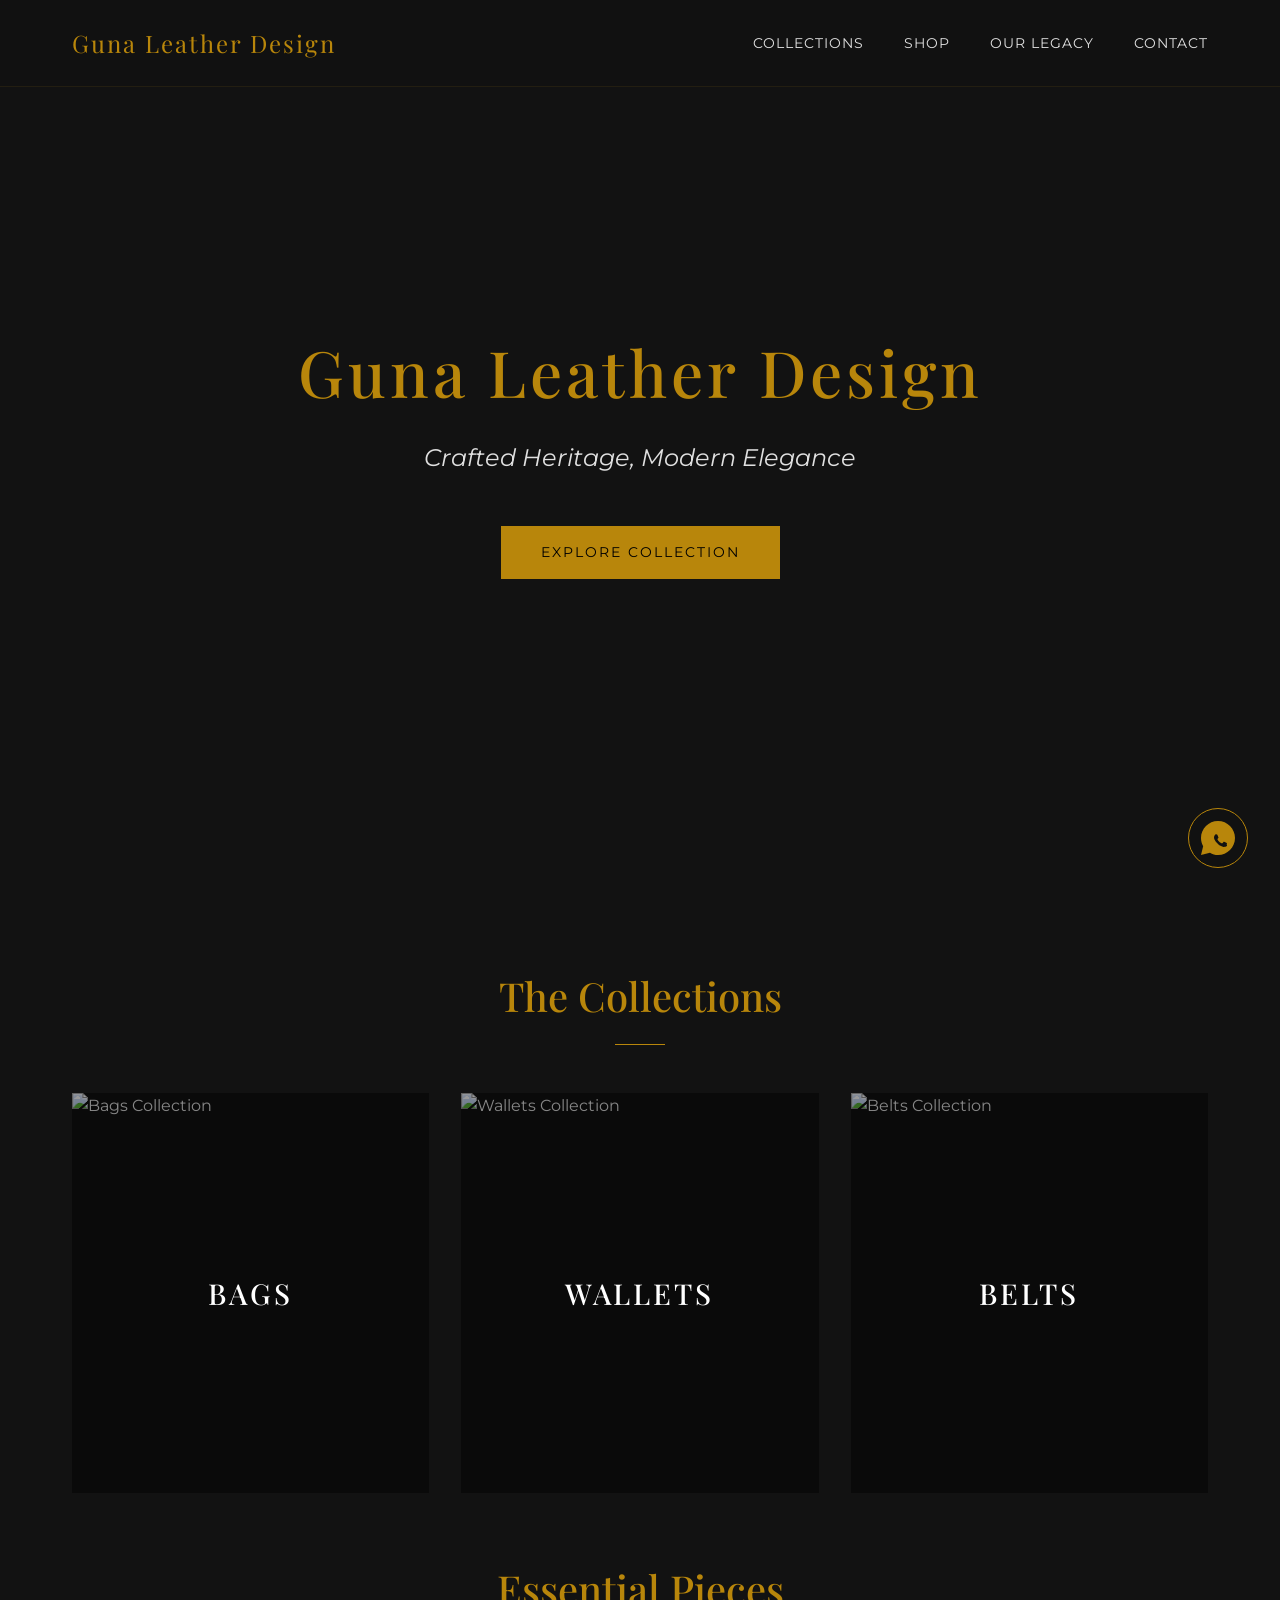
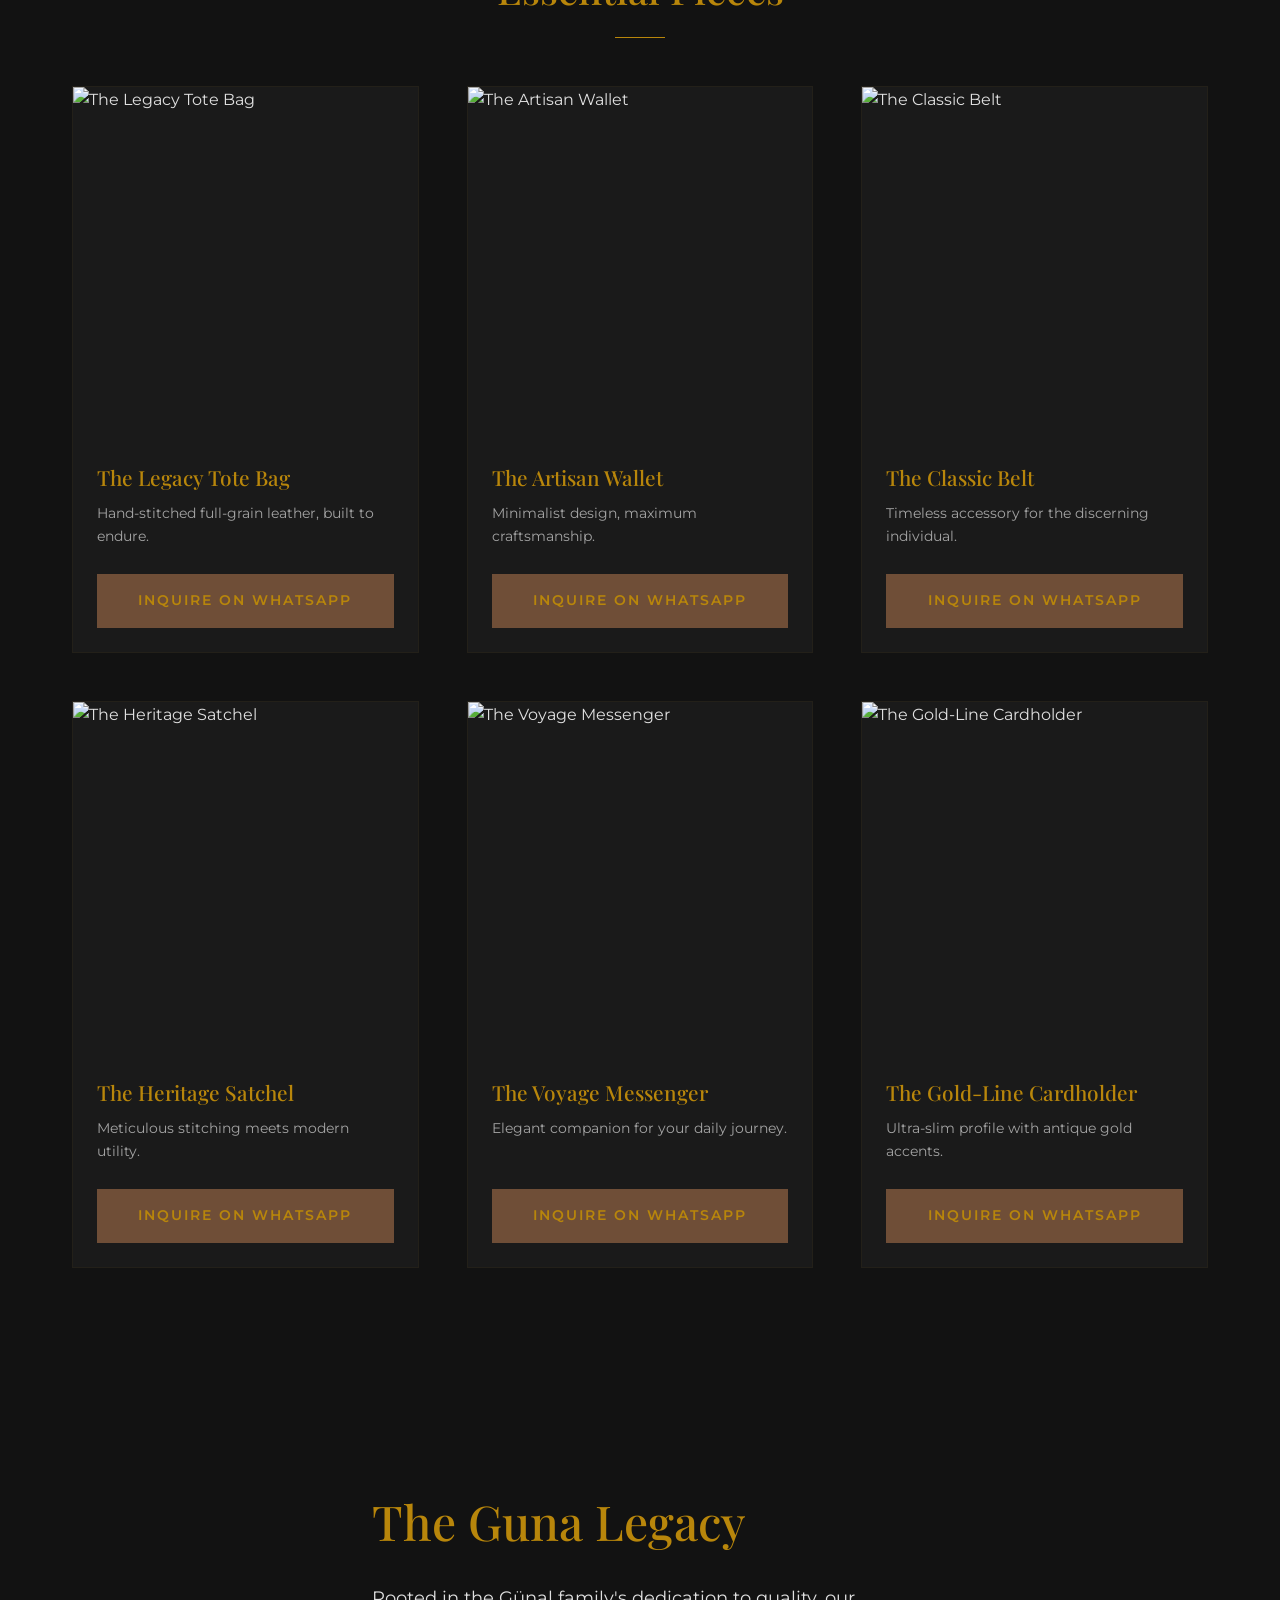
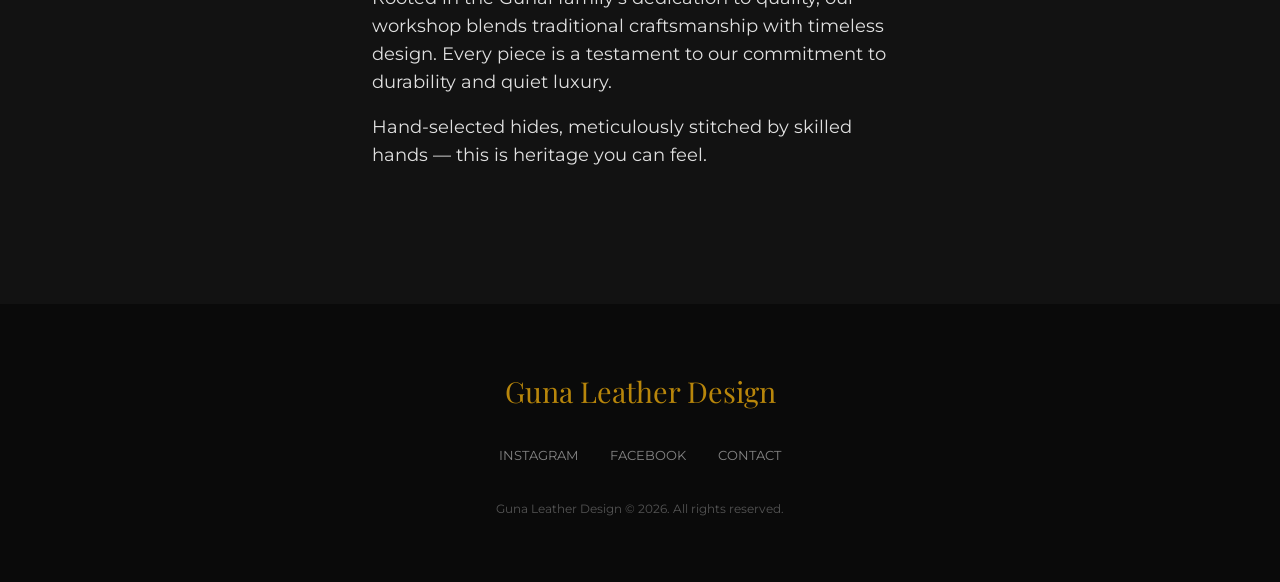
==== index.html @ 83db1ef9 "Add files via upload" ====
<!DOCTYPE html>
<html lang="en">
<head>
    <meta charset="UTF-8">
    <meta name="viewport" content="width=device-width, initial-scale=1.0">
    <title>Guna Leather Design | Crafted Heritage, Modern Elegance</title>
    <meta name="description" content="Luxurious handcrafted premium leather goods. Discover timeless craftsmanship in every bag, wallet, and belt.">
    <link rel="preconnect" href="https://fonts.googleapis.com">
    <link rel="preconnect" href="https://fonts.gstatic.com" crossorigin>
    <link href="https://fonts.googleapis.com/css2?family=Playfair+Display:ital,wght@0,400..900;1,400..900&family=Montserrat:ital,wght@0,100..900;1,100..900&display=swap" rel="stylesheet">
    <link rel="stylesheet" href="style.css">
</head>
<body>
    <header>
        <nav class="container">
            <div class="logo">Guna Leather Design</div>
            <ul class="nav-links">
                <li><a href="#categories">Collections</a></li>
                <li><a href="#products">Shop</a></li>
                <li><a href="#legacy">Our Legacy</a></li>
                <li><a href="#contact">Contact</a></li>
            </ul>
        </nav>
    </header>

    <main>
        <section class="hero">
            <div class="hero-image" style="background-image: url('assets/hero_bag.png');"></div>
            <div class="hero-content">
                <h1 class="fade-in">Guna Leather Design</h1>
                <p class="tagline fade-in">Crafted Heritage, Modern Elegance</p>
                <a href="#products" class="btn btn-primary fade-in">Explore Collection</a>
            </div>
        </section>

        <section id="categories" class="categories container">
            <h2 class="section-title">The Collections</h2>
            <div class="category-grid">
                <div class="category-card">
                    <img src="assets/category_bags.png" alt="Bags Collection">
                    <div class="category-overlay">
                        <h3>Bags</h3>
                    </div>
                </div>
                <div class="category-card">
                    <img src="assets/category_wallets.png" alt="Wallets Collection">
                    <div class="category-overlay">
                        <h3>Wallets</h3>
                    </div>
                </div>
                <div class="category-card">
                    <img src="assets/category_belts.png" alt="Belts Collection">
                    <div class="category-overlay">
                        <h3>Belts</h3>
                    </div>
                </div>
            </div>
        </section>

        <section id="products" class="products container">
            <h2 class="section-title">Essential Pieces</h2>
            <div class="product-grid">
                <!-- Product 1 -->
                <div class="product-card">
                    <div class="product-image">
                        <img src="assets/product_1.png" alt="The Legacy Tote Bag">
                    </div>
                    <div class="product-info">
                        <h3>The Legacy Tote Bag</h3>
                        <p>Hand-stitched full-grain leather, built to endure.</p>
                        <a href="https://wa.me/yournumber" class="btn btn-whatsapp">Inquire on WhatsApp</a>
                    </div>
                </div>
                <!-- Product 2 -->
                <div class="product-card">
                    <div class="product-image">
                        <img src="assets/product_2.png" alt="The Artisan Wallet">
                    </div>
                    <div class="product-info">
                        <h3>The Artisan Wallet</h3>
                        <p>Minimalist design, maximum craftsmanship.</p>
                        <a href="https://wa.me/yournumber" class="btn btn-whatsapp">Inquire on WhatsApp</a>
                    </div>
                </div>
                <!-- Product 3 -->
                <div class="product-card">
                    <div class="product-image">
                        <img src="assets/product_3.png" alt="The Classic Belt">
                    </div>
                    <div class="product-info">
                        <h3>The Classic Belt</h3>
                        <p>Timeless accessory for the discerning individual.</p>
                        <a href="https://wa.me/yournumber" class="btn btn-whatsapp">Inquire on WhatsApp</a>
                    </div>
                </div>
                <!-- Product 4 -->
                <div class="product-card">
                    <div class="product-image">
                        <img src="assets/product_4.png" alt="The Heritage Satchel">
                    </div>
                    <div class="product-info">
                        <h3>The Heritage Satchel</h3>
                        <p>Meticulous stitching meets modern utility.</p>
                        <a href="https://wa.me/yournumber" class="btn btn-whatsapp">Inquire on WhatsApp</a>
                    </div>
                </div>
                <!-- Product 5 -->
                <div class="product-card">
                    <div class="product-image">
                        <img src="assets/product_5.png" alt="The Voyage Messenger">
                    </div>
                    <div class="product-info">
                        <h3>The Voyage Messenger</h3>
                        <p>Elegant companion for your daily journey.</p>
                        <a href="https://wa.me/yournumber" class="btn btn-whatsapp">Inquire on WhatsApp</a>
                    </div>
                </div>
                <!-- Product 6 -->
                <div class="product-card">
                    <div class="product-image">
                        <img src="assets/product_6.png" alt="The Gold-Line Cardholder">
                    </div>
                    <div class="product-info">
                        <h3>The Gold-Line Cardholder</h3>
                        <p>Ultra-slim profile with antique gold accents.</p>
                        <a href="https://wa.me/yournumber" class="btn btn-whatsapp">Inquire on WhatsApp</a>
                    </div>
                </div>
            </div>
        </section>

        <section id="legacy" class="legacy">
            <div class="legacy-background" style="background-image: url('assets/craftsmanship.png');"></div>
            <div class="legacy-content container">
                <h2>The Guna Legacy</h2>
                <p>Rooted in the Günal family's dedication to quality, our workshop blends traditional craftsmanship with timeless design. Every piece is a testament to our commitment to durability and quiet luxury.</p>
                <p>Hand-selected hides, meticulously stitched by skilled hands — this is heritage you can feel.</p>
            </div>
        </section>
    </main>

    <footer id="contact">
        <div class="container footer-content">
            <div class="footer-logo">Guna Leather Design</div>
            <div class="footer-links">
                <a href="#">Instagram</a>
                <a href="#">Facebook</a>
                <a href="#">Contact</a>
            </div>
            <p class="copyright">Guna Leather Design &copy; 2026. All rights reserved.</p>
        </div>
    </footer>

    <a href="https://wa.me/yournumber" class="whatsapp-sticky" aria-label="Contact on WhatsApp">
        <svg viewBox="0 0 32 32" xmlns="http://www.w3.org/2000/svg"><path d="M16 0C7.163 0 0 7.163 0 16c0 2.825.733 5.476 2.016 7.787L0 32l8.47-2.182C10.706 31.18 13.268 32 16 32c8.837 0 16-7.163 16-16S24.837 0 16 0zm8.614 22.71c-.3.844-1.503 1.543-2.074 1.642-.516.09-1.18.125-1.9-.112-.45-.148-1.025-.347-1.764-.668-3.153-1.371-5.188-4.54-5.345-4.75-.157-.21-1.28-1.704-1.28-3.25 0-1.547.81-2.31 1.098-2.613.288-.303.628-.38.838-.38.21 0 .42.002.597.01.185.008.435-.07.68.525.245.595.836 2.035.91 2.183.073.148.122.32.024.516-.098.197-.148.32-.296.492-.148.172-.31.385-.443.516-.148.147-.303.31-.13.606.172.295.765 1.258 1.643 2.04 1.13 1.005 2.083 1.317 2.378 1.463.295.147.468.123.642-.07.174-.194.743-.865.942-1.16.198-.295.395-.246.666-.147s1.723.811 2.018.958c.295.148.492.22.566.345.074.12.074.704-.226 1.548z" fill="#B8860B"/></svg>
    </a>

    <script src="script.js"></script>
</body>
</html>
---- style.css ----
:root {
    --primary-color: #36454F; /* Deep Charcoal */
    --secondary-color: #6F4E37; /* Mocha Brown */
    --accent-color: #B8860B; /* Antique Gold */
    --text-color: #E0E0E0;
    --bg-dark: #121212;
    --font-serif: "Playfair Display", serif;
    --font-sans: "Montserrat", sans-serif;
    --transition: all 0.4s cubic-bezier(0.25, 1, 0.5, 1);
}

* {
    margin: 0;
    padding: 0;
    box-sizing: border-box;
}

html {
    scroll-behavior: smooth;
}

body {
    background-color: var(--bg-dark);
    color: var(--text-color);
    font-family: var(--font-sans);
    line-height: 1.6;
    overflow-x: hidden;
}

.container {
    max-width: 1200px;
    margin: 0 auto;
    padding: 0 2rem;
}

/* Typography */
h1, h2, h3 {
    font-family: var(--font-serif);
    color: var(--accent-color);
    font-weight: 500;
}

/* Header */
header {
    position: fixed;
    top: 0;
    width: 100%;
    z-index: 1000;
    background: rgba(18, 18, 18, 0.8);
    backdrop-filter: blur(10px);
    border-bottom: 1px solid rgba(184, 134, 11, 0.1);
    padding: 1.5rem 0;
}

nav {
    display: flex;
    justify-content: space-between;
    align-items: center;
}

.logo {
    font-family: var(--font-serif);
    font-size: 1.5rem;
    color: var(--accent-color);
    letter-spacing: 2px;
}

.nav-links {
    display: flex;
    list-style: none;
    gap: 2.5rem;
}

.nav-links a {
    text-decoration: none;
    color: var(--text-color);
    font-size: 0.9rem;
    text-transform: uppercase;
    letter-spacing: 1px;
    transition: var(--transition);
}

.nav-links a:hover {
    color: var(--accent-color);
}

/* Hero Section */
.hero {
    height: 100vh;
    display: flex;
    align-items: center;
    justify-content: center;
    position: relative;
    text-align: center;
    overflow: hidden;
}

.hero-image {
    position: absolute;
    top: 0;
    left: 0;
    width: 100%;
    height: 100%;
    background-size: cover;
    background-position: center;
    filter: brightness(0.4);
    z-index: -1;
    transform: scale(1.1);
    transition: transform 10s ease-out;
}

.hero:hover .hero-image {
    transform: scale(1);
}

.hero-content {
    max-width: 800px;
    padding: 2rem;
}

.hero-content h1 {
    font-size: 4rem;
    margin-bottom: 1rem;
    letter-spacing: 4px;
}

.hero-content .tagline {
    font-size: 1.5rem;
    color: var(--text-color);
    margin-bottom: 3rem;
    font-style: italic;
    opacity: 0.8;
}

/* Buttons */
.btn {
    display: inline-block;
    padding: 1rem 2.5rem;
    text-decoration: none;
    text-transform: uppercase;
    letter-spacing: 2px;
    font-size: 0.85rem;
    transition: var(--transition);
    cursor: pointer;
    border: none;
}

.btn-primary {
    background-color: var(--accent-color);
    color: #000;
}

.btn-primary:hover {
    background-color: transparent;
    color: var(--accent-color);
    box-shadow: inset 0 0 0 1px var(--accent-color);
}

.btn-whatsapp {
    background-color: var(--secondary-color);
    color: var(--accent-color);
    width: 100%;
    text-align: center;
    font-weight: 600;
}

.btn-whatsapp:hover {
    background-color: #4b3621;
    color: #fff;
}

/* Sections */
.section-title {
    text-align: center;
    font-size: 2.5rem;
    margin: 4rem 0 3rem;
    position: relative;
}

.section-title::after {
    content: "";
    display: block;
    width: 50px;
    height: 1px;
    background: var(--accent-color);
    margin: 1rem auto;
}

/* Category Grid */
.category-grid {
    display: grid;
    grid-template-columns: repeat(3, 1fr);
    gap: 2rem;
}

.category-card {
    position: relative;
    height: 400px;
    overflow: hidden;
    cursor: pointer;
}

.category-card img {
    width: 100%;
    height: 100%;
    object-fit: cover;
    transition: var(--transition);
}

.category-overlay {
    position: absolute;
    top: 0;
    left: 0;
    width: 100%;
    height: 100%;
    background: rgba(0,0,0,0.4);
    display: flex;
    align-items: center;
    justify-content: center;
    transition: var(--transition);
}

.category-card:hover img {
    transform: scale(1.1);
}

.category-card:hover .category-overlay {
    background: rgba(0,0,0,0.2);
}

.category-overlay h3 {
    font-size: 1.8rem;
    color: #fff;
    text-transform: uppercase;
    letter-spacing: 3px;
}

/* Product Grid */
.product-grid {
    display: grid;
    grid-template-columns: repeat(3, 1fr);
    gap: 3rem;
    margin-bottom: 6rem;
}

.product-card {
    background: #1a1a1a;
    transition: var(--transition);
    border: 1px solid rgba(184, 134, 11, 0.05);
}

.product-card:hover {
    transform: translateY(-10px);
    border-color: rgba(184, 134, 11, 0.3);
}

.product-image {
    height: 350px;
    overflow: hidden;
}

.product-image img {
    width: 100%;
    height: 100%;
    object-fit: cover;
    transition: var(--transition);
}

.product-card:hover .product-image img {
    transform: scale(1.05);
}

.product-info {
    padding: 1.5rem;
}

.product-info h3 {
    font-size: 1.3rem;
    margin-bottom: 0.5rem;
}

.product-info p {
    font-size: 0.9rem;
    color: rgba(255,255,255,0.6);
    margin-bottom: 1.5rem;
    height: 3rem;
}

/* Legacy Section */
.legacy {
    height: 60vh;
    position: relative;
    display: flex;
    align-items: center;
    overflow: hidden;
}

.legacy-background {
    position: absolute;
    top: 0;
    left: 0;
    width: 100%;
    height: 100%;
    background-attachment: fixed;
    background-size: cover;
    background-position: center;
    filter: brightness(0.3);
    z-index: -1;
}

.legacy-content {
    max-width: 600px;
}

.legacy h2 {
    font-size: 3rem;
    margin-bottom: 1.5rem;
}

.legacy p {
    font-size: 1.1rem;
    margin-bottom: 1rem;
}

/* Footer */
footer {
    padding: 4rem 0;
    background: #0a0a0a;
    text-align: center;
}

.footer-logo {
    font-family: var(--font-serif);
    font-size: 1.8rem;
    color: var(--accent-color);
    margin-bottom: 2rem;
}

.footer-links {
    display: flex;
    justify-content: center;
    gap: 2rem;
    margin-bottom: 2rem;
}

.footer-links a {
    color: rgba(255,255,255,0.5);
    text-decoration: none;
    font-size: 0.8rem;
    text-transform: uppercase;
    transition: var(--transition);
}

.footer-links a:hover {
    color: var(--accent-color);
}

.copyright {
    font-size: 0.75rem;
    color: rgba(255,255,255,0.3);
}

/* Sticky WhatsApp */
.whatsapp-sticky {
    position: fixed;
    bottom: 2rem;
    right: 2rem;
    width: 60px;
    height: 60px;
    background: rgba(18, 18, 18, 0.9);
    border: 1px solid var(--accent-color);
    border-radius: 50%;
    display: flex;
    align-items: center;
    justify-content: center;
    z-index: 999;
    transition: var(--transition);
    padding: 12px;
}

.whatsapp-sticky:hover {
    transform: scale(1.1);
    background: var(--accent-color);
}

.whatsapp-sticky:hover svg path {
    fill: #000;
}

/* Animations */
.fade-in {
    animation: fadeIn 1.5s ease-out forwards;
    opacity: 0;
}

@keyframes fadeIn {
    from { opacity: 0; transform: translateY(20px); }
    to { opacity: 1; transform: translateY(0); }
}

/* Mobile Responsiveness */
@media (max-width: 768px) {
    .nav-links { display: none; }
    .hero-content h1 { font-size: 2.5rem; }
    .category-grid { grid-template-columns: 1fr; }
    .product-grid { grid-template-columns: 1fr; }
    .legacy { height: auto; padding: 4rem 0; }
}
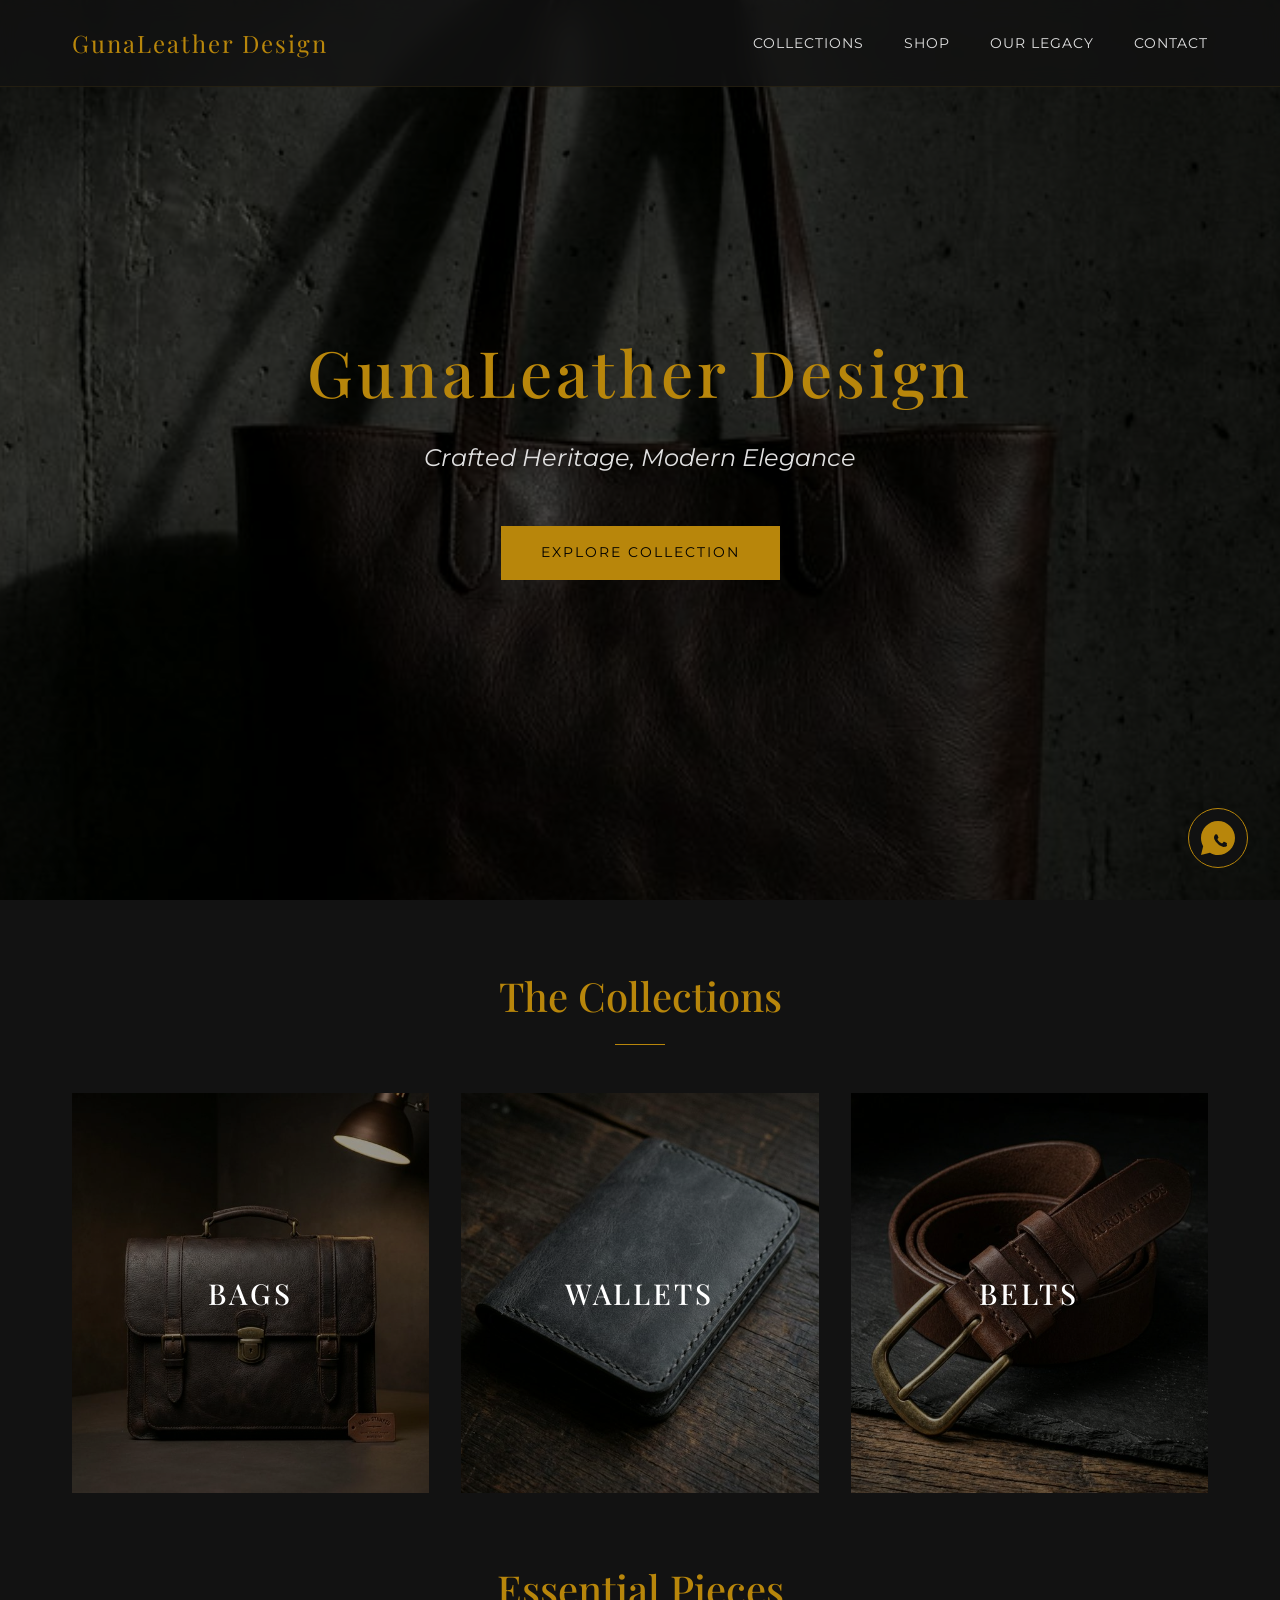
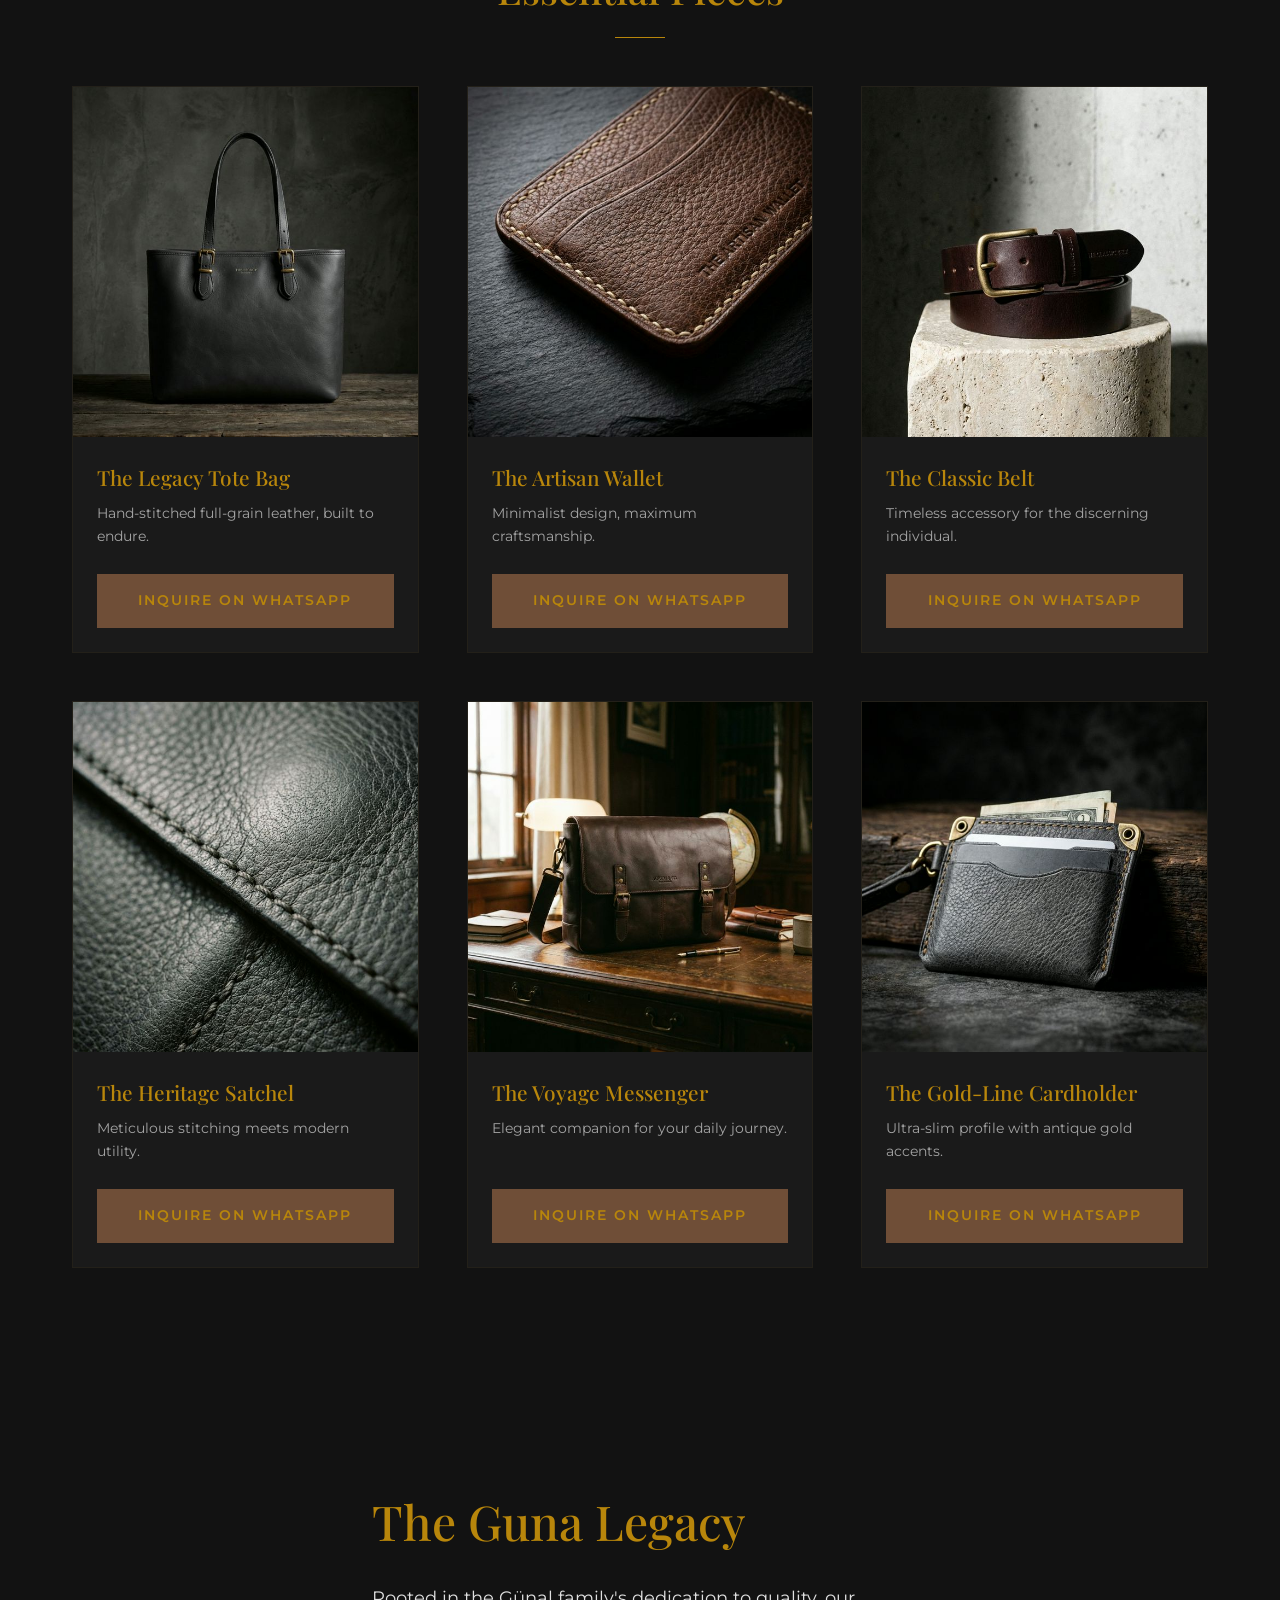
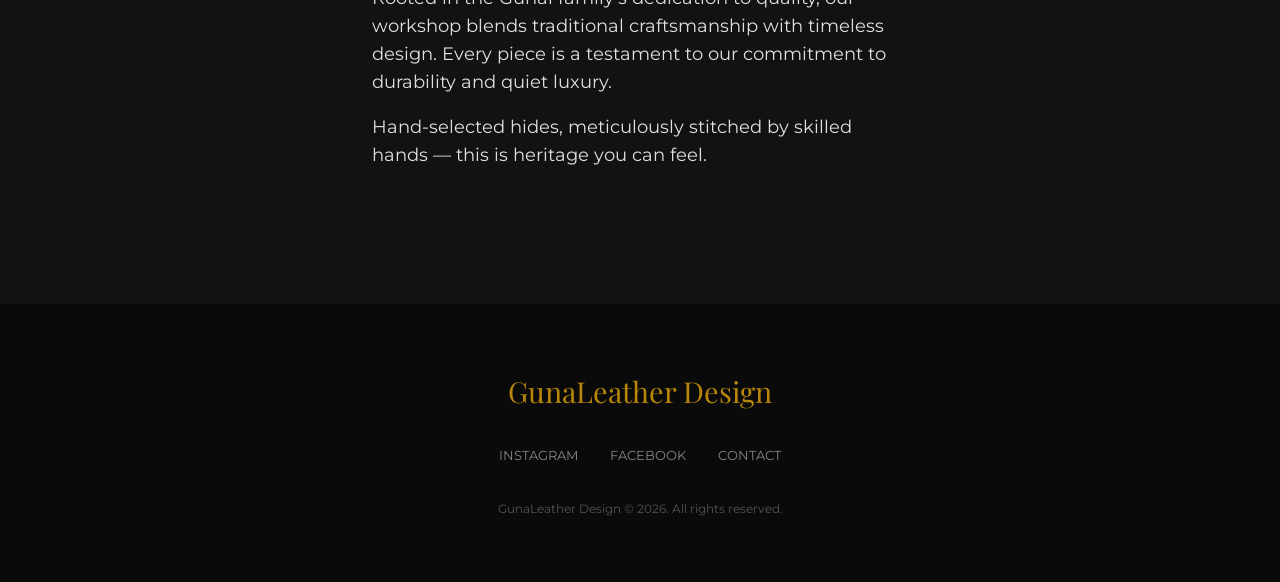
==== commit e33fe606: "Wrong name fixed and number added. Updated the HTML structure and content for GunaLeather Design." ====
--- a/index.html
+++ b/index.html
@@ -3,7 +3,7 @@
 <head>
     <meta charset="UTF-8">
     <meta name="viewport" content="width=device-width, initial-scale=1.0">
-    <title>Guna Leather Design | Crafted Heritage, Modern Elegance</title>
+    <title>GunaLeather Design | Crafted Heritage, Modern Elegance</title>
     <meta name="description" content="Luxurious handcrafted premium leather goods. Discover timeless craftsmanship in every bag, wallet, and belt.">
     <link rel="preconnect" href="https://fonts.googleapis.com">
     <link rel="preconnect" href="https://fonts.gstatic.com" crossorigin>
@@ -13,7 +13,7 @@
 <body>
     <header>
         <nav class="container">
-            <div class="logo">Guna Leather Design</div>
+            <div class="logo">GunaLeather Design</div>
             <ul class="nav-links">
                 <li><a href="#categories">Collections</a></li>
                 <li><a href="#products">Shop</a></li>
@@ -27,7 +27,7 @@
         <section class="hero">
             <div class="hero-image" style="background-image: url('assets/hero_bag.png');"></div>
             <div class="hero-content">
-                <h1 class="fade-in">Guna Leather Design</h1>
+                <h1 class="fade-in">GunaLeather Design</h1>
                 <p class="tagline fade-in">Crafted Heritage, Modern Elegance</p>
                 <a href="#products" class="btn btn-primary fade-in">Explore Collection</a>
             </div>
@@ -68,7 +68,7 @@
                     <div class="product-info">
                         <h3>The Legacy Tote Bag</h3>
                         <p>Hand-stitched full-grain leather, built to endure.</p>
-                        <a href="https://wa.me/yournumber" class="btn btn-whatsapp">Inquire on WhatsApp</a>
+                        <a href="https://wa.me/+905550453659" class="btn btn-whatsapp">Inquire on WhatsApp</a>
                     </div>
                 </div>
                 <!-- Product 2 -->
@@ -79,7 +79,7 @@
                     <div class="product-info">
                         <h3>The Artisan Wallet</h3>
                         <p>Minimalist design, maximum craftsmanship.</p>
-                        <a href="https://wa.me/yournumber" class="btn btn-whatsapp">Inquire on WhatsApp</a>
+                        <a href="https://wa.me/+905550453659" class="btn btn-whatsapp">Inquire on WhatsApp</a>
                     </div>
                 </div>
                 <!-- Product 3 -->
@@ -90,7 +90,7 @@
                     <div class="product-info">
                         <h3>The Classic Belt</h3>
                         <p>Timeless accessory for the discerning individual.</p>
-                        <a href="https://wa.me/yournumber" class="btn btn-whatsapp">Inquire on WhatsApp</a>
+                        <a href="https://wa.me/+905550453659" class="btn btn-whatsapp">Inquire on WhatsApp</a>
                     </div>
                 </div>
                 <!-- Product 4 -->
@@ -101,7 +101,7 @@
                     <div class="product-info">
                         <h3>The Heritage Satchel</h3>
                         <p>Meticulous stitching meets modern utility.</p>
-                        <a href="https://wa.me/yournumber" class="btn btn-whatsapp">Inquire on WhatsApp</a>
+                        <a href="https://wa.me/+905550453659" class="btn btn-whatsapp">Inquire on WhatsApp</a>
                     </div>
                 </div>
                 <!-- Product 5 -->
@@ -112,7 +112,7 @@
                     <div class="product-info">
                         <h3>The Voyage Messenger</h3>
                         <p>Elegant companion for your daily journey.</p>
-                        <a href="https://wa.me/yournumber" class="btn btn-whatsapp">Inquire on WhatsApp</a>
+                        <a href="https://wa.me/+905550453659" class="btn btn-whatsapp">Inquire on WhatsApp</a>
                     </div>
                 </div>
                 <!-- Product 6 -->
@@ -123,7 +123,7 @@
                     <div class="product-info">
                         <h3>The Gold-Line Cardholder</h3>
                         <p>Ultra-slim profile with antique gold accents.</p>
-                        <a href="https://wa.me/yournumber" class="btn btn-whatsapp">Inquire on WhatsApp</a>
+                        <a href="https://wa.me/+905550453659" class="btn btn-whatsapp">Inquire on WhatsApp</a>
                     </div>
                 </div>
             </div>
@@ -141,20 +141,21 @@
 
     <footer id="contact">
         <div class="container footer-content">
-            <div class="footer-logo">Guna Leather Design</div>
+            <div class="footer-logo">GunaLeather Design</div>
             <div class="footer-links">
                 <a href="#">Instagram</a>
                 <a href="#">Facebook</a>
                 <a href="#">Contact</a>
             </div>
-            <p class="copyright">Guna Leather Design &copy; 2026. All rights reserved.</p>
+            <p class="copyright">GunaLeather Design &copy; 2026. All rights reserved.</p>
         </div>
     </footer>
 
-    <a href="https://wa.me/yournumber" class="whatsapp-sticky" aria-label="Contact on WhatsApp">
+    <a href="https://wa.me/+905550453659" class="whatsapp-sticky" aria-label="Contact on WhatsApp">
         <svg viewBox="0 0 32 32" xmlns="http://www.w3.org/2000/svg"><path d="M16 0C7.163 0 0 7.163 0 16c0 2.825.733 5.476 2.016 7.787L0 32l8.47-2.182C10.706 31.18 13.268 32 16 32c8.837 0 16-7.163 16-16S24.837 0 16 0zm8.614 22.71c-.3.844-1.503 1.543-2.074 1.642-.516.09-1.18.125-1.9-.112-.45-.148-1.025-.347-1.764-.668-3.153-1.371-5.188-4.54-5.345-4.75-.157-.21-1.28-1.704-1.28-3.25 0-1.547.81-2.31 1.098-2.613.288-.303.628-.38.838-.38.21 0 .42.002.597.01.185.008.435-.07.68.525.245.595.836 2.035.91 2.183.073.148.122.32.024.516-.098.197-.148.32-.296.492-.148.172-.31.385-.443.516-.148.147-.303.31-.13.606.172.295.765 1.258 1.643 2.04 1.13 1.005 2.083 1.317 2.378 1.463.295.147.468.123.642-.07.174-.194.743-.865.942-1.16.198-.295.395-.246.666-.147s1.723.811 2.018.958c.295.148.492.22.566.345.074.12.074.704-.226 1.548z" fill="#B8860B"/></svg>
     </a>
 
     <script src="script.js"></script>
 </body>
 </html>
+
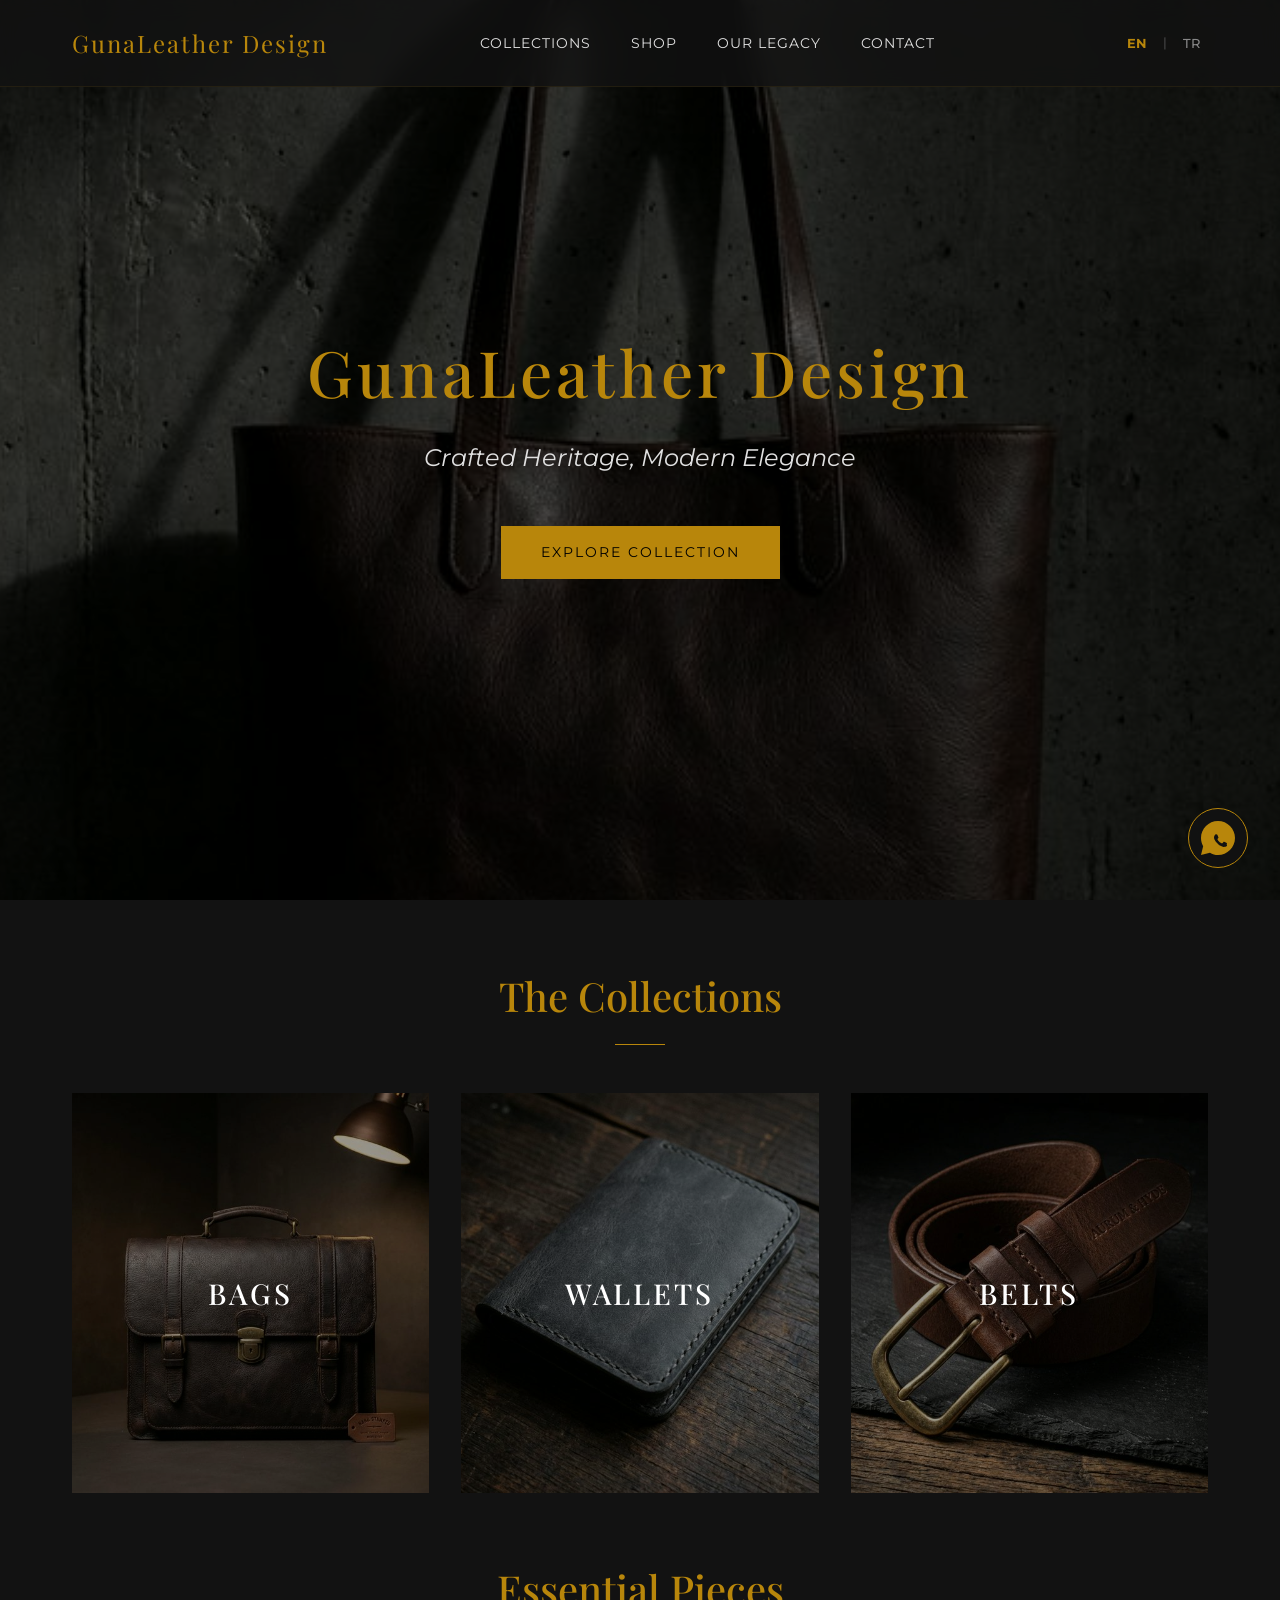
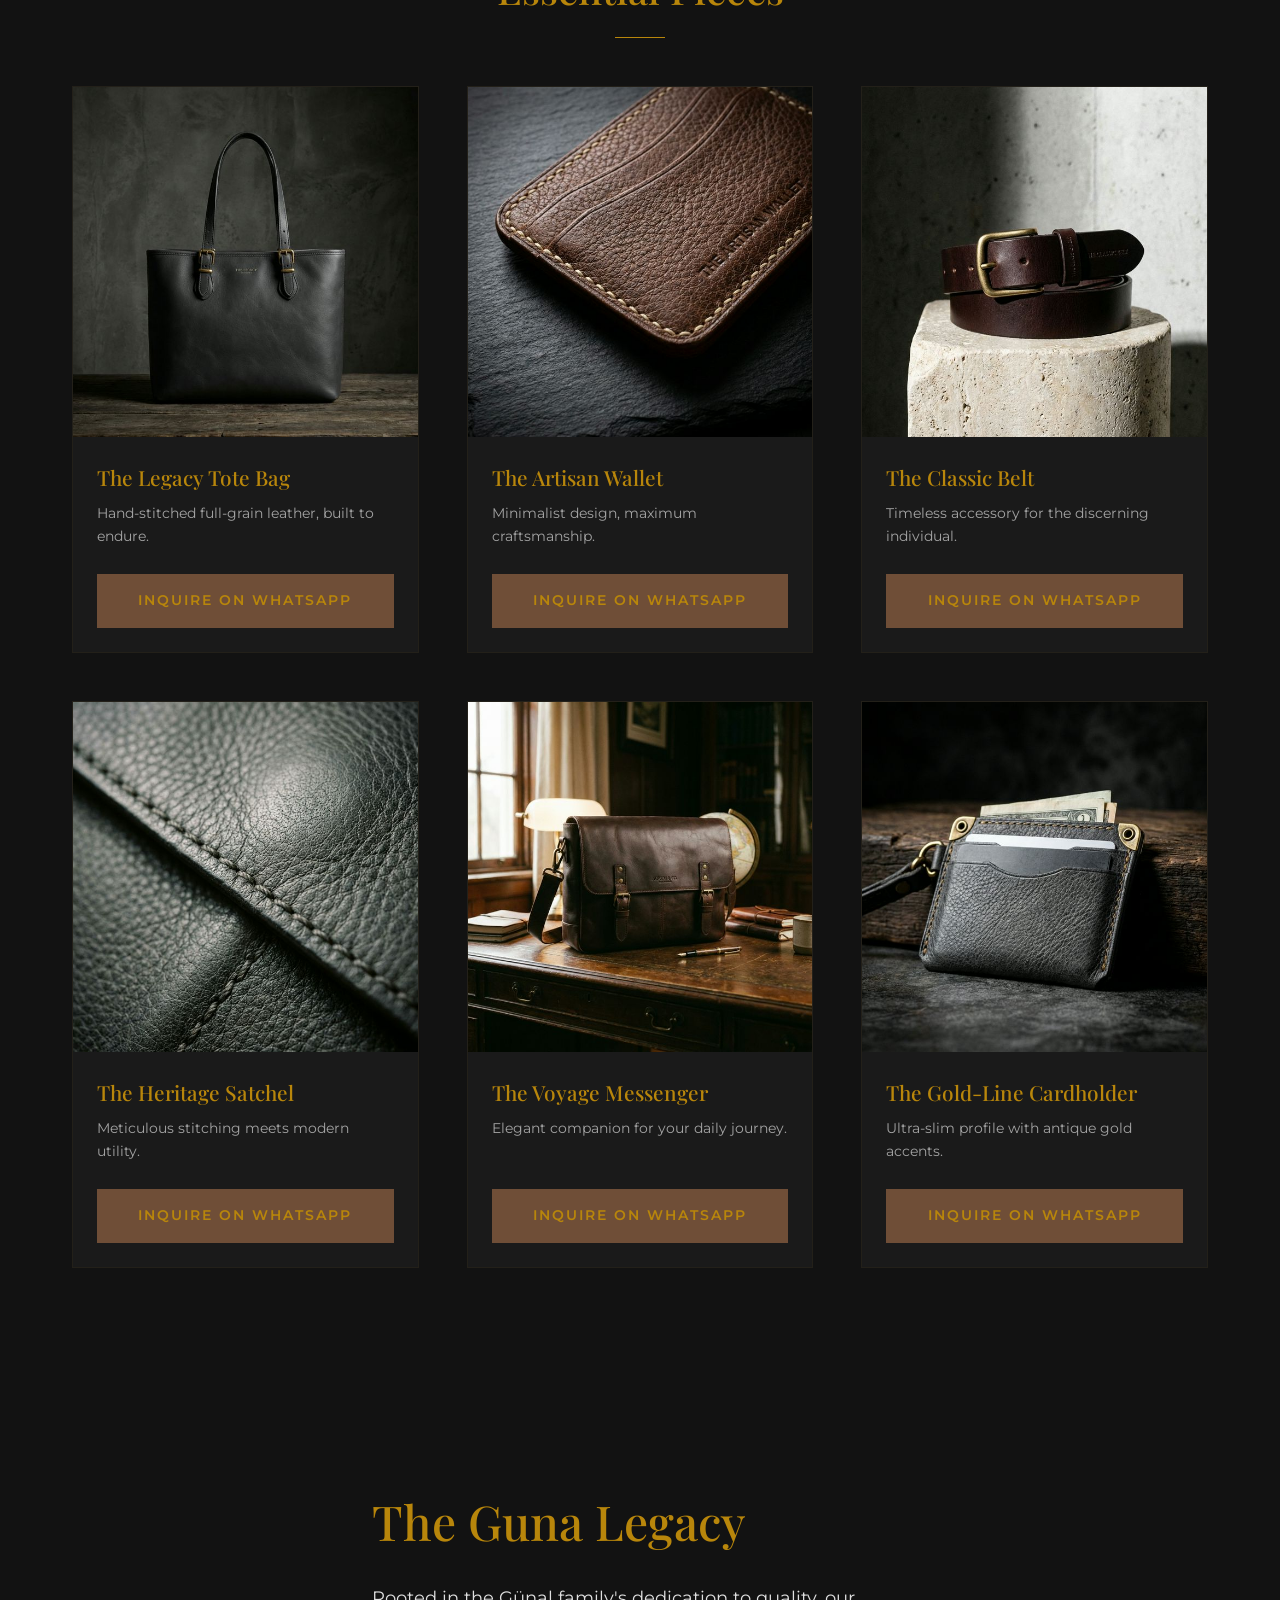
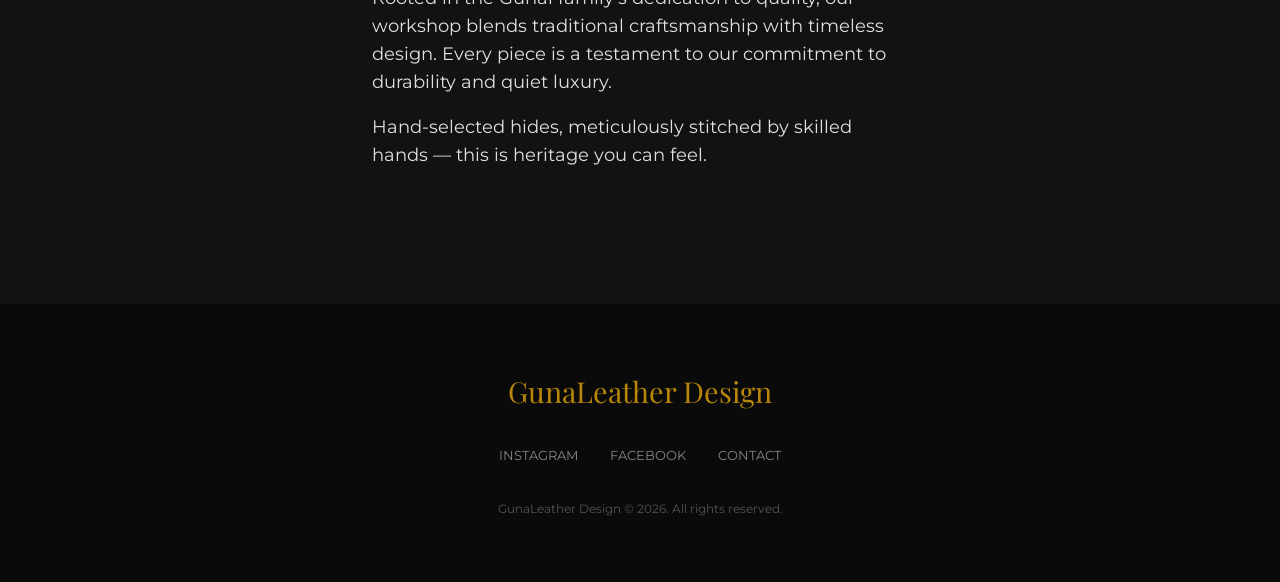
==== commit b20e783e: "language options added" ====
--- a/index.html
+++ b/index.html
@@ -1,25 +1,36 @@
 <!DOCTYPE html>
-<html lang="en">
+<html lang="en" id="html-lang">
+
 <head>
     <meta charset="UTF-8">
     <meta name="viewport" content="width=device-width, initial-scale=1.0">
-    <title>GunaLeather Design | Crafted Heritage, Modern Elegance</title>
-    <meta name="description" content="Luxurious handcrafted premium leather goods. Discover timeless craftsmanship in every bag, wallet, and belt.">
+    <title data-i18n="page_title">GunaLeather Design | Crafted Heritage, Modern Elegance</title>
+    <meta name="description"
+        content="Luxurious handcrafted premium leather goods. Discover timeless craftsmanship in every bag, wallet, and belt."
+        data-i18n-attr="description:page_desc">
     <link rel="preconnect" href="https://fonts.googleapis.com">
     <link rel="preconnect" href="https://fonts.gstatic.com" crossorigin>
-    <link href="https://fonts.googleapis.com/css2?family=Playfair+Display:ital,wght@0,400..900;1,400..900&family=Montserrat:ital,wght@0,100..900;1,100..900&display=swap" rel="stylesheet">
+    <link
+        href="https://fonts.googleapis.com/css2?family=Playfair+Display:ital,wght@0,400..900;1,400..900&family=Montserrat:ital,wght@0,100..900;1,100..900&display=swap"
+        rel="stylesheet">
     <link rel="stylesheet" href="style.css">
 </head>
+
 <body>
     <header>
         <nav class="container">
             <div class="logo">GunaLeather Design</div>
             <ul class="nav-links">
-                <li><a href="#categories">Collections</a></li>
-                <li><a href="#products">Shop</a></li>
-                <li><a href="#legacy">Our Legacy</a></li>
-                <li><a href="#contact">Contact</a></li>
+                <li><a href="#categories" data-i18n="nav_collections">Collections</a></li>
+                <li><a href="#products" data-i18n="nav_shop">Shop</a></li>
+                <li><a href="#legacy" data-i18n="nav_legacy">Our Legacy</a></li>
+                <li><a href="#contact" data-i18n="nav_contact">Contact</a></li>
             </ul>
+            <div class="lang-switcher">
+                <button id="btn-en" class="lang-btn active">EN</button>
+                <span>|</span>
+                <button id="btn-tr" class="lang-btn">TR</button>
+            </div>
         </nav>
     </header>
 
@@ -27,38 +38,38 @@
         <section class="hero">
             <div class="hero-image" style="background-image: url('assets/hero_bag.png');"></div>
             <div class="hero-content">
-                <h1 class="fade-in">GunaLeather Design</h1>
-                <p class="tagline fade-in">Crafted Heritage, Modern Elegance</p>
-                <a href="#products" class="btn btn-primary fade-in">Explore Collection</a>
+                <h1 class="fade-in" data-i18n="hero_title">GunaLeather Design</h1>
+                <p class="tagline fade-in" data-i18n="hero_tagline">Crafted Heritage, Modern Elegance</p>
+                <a href="#products" class="btn btn-primary fade-in" data-i18n="hero_btn">Explore Collection</a>
             </div>
         </section>
 
         <section id="categories" class="categories container">
-            <h2 class="section-title">The Collections</h2>
+            <h2 class="section-title" data-i18n="section_collections">The Collections</h2>
             <div class="category-grid">
                 <div class="category-card">
                     <img src="assets/category_bags.png" alt="Bags Collection">
                     <div class="category-overlay">
-                        <h3>Bags</h3>
+                        <h3 data-i18n="cat_bags">Bags</h3>
                     </div>
                 </div>
                 <div class="category-card">
                     <img src="assets/category_wallets.png" alt="Wallets Collection">
                     <div class="category-overlay">
-                        <h3>Wallets</h3>
+                        <h3 data-i18n="cat_wallets">Wallets</h3>
                     </div>
                 </div>
                 <div class="category-card">
                     <img src="assets/category_belts.png" alt="Belts Collection">
                     <div class="category-overlay">
-                        <h3>Belts</h3>
+                        <h3 data-i18n="cat_belts">Belts</h3>
                     </div>
                 </div>
             </div>
         </section>
 
         <section id="products" class="products container">
-            <h2 class="section-title">Essential Pieces</h2>
+            <h2 class="section-title" data-i18n="section_exclusive">Essential Pieces</h2>
             <div class="product-grid">
                 <!-- Product 1 -->
                 <div class="product-card">
@@ -66,9 +77,11 @@
                         <img src="assets/product_1.png" alt="The Legacy Tote Bag">
                     </div>
                     <div class="product-info">
-                        <h3>The Legacy Tote Bag</h3>
-                        <p>Hand-stitched full-grain leather, built to endure.</p>
-                        <a href="https://wa.me/+905550453659" class="btn btn-whatsapp">Inquire on WhatsApp</a>
+                        <h3 data-i18n="p1_name">The Legacy Tote Bag</h3>
+                        <p data-i18n="p1_desc">Hand-stitched full-grain leather, built to endure.</p>
+                        <a href="https://wa.me/+905550453659" class="btn btn-whatsapp" data-i18n="btn_whatsapp">Inquire
+                            on
+                            WhatsApp</a>
                     </div>
                 </div>
                 <!-- Product 2 -->
@@ -77,9 +90,11 @@
                         <img src="assets/product_2.png" alt="The Artisan Wallet">
                     </div>
                     <div class="product-info">
-                        <h3>The Artisan Wallet</h3>
-                        <p>Minimalist design, maximum craftsmanship.</p>
-                        <a href="https://wa.me/+905550453659" class="btn btn-whatsapp">Inquire on WhatsApp</a>
+                        <h3 data-i18n="p2_name">The Artisan Wallet</h3>
+                        <p data-i18n="p2_desc">Minimalist design, maximum craftsmanship.</p>
+                        <a href="https://wa.me/+905550453659" class="btn btn-whatsapp" data-i18n="btn_whatsapp">Inquire
+                            on
+                            WhatsApp</a>
                     </div>
                 </div>
                 <!-- Product 3 -->
@@ -88,9 +103,11 @@
                         <img src="assets/product_3.png" alt="The Classic Belt">
                     </div>
                     <div class="product-info">
-                        <h3>The Classic Belt</h3>
-                        <p>Timeless accessory for the discerning individual.</p>
-                        <a href="https://wa.me/+905550453659" class="btn btn-whatsapp">Inquire on WhatsApp</a>
+                        <h3 data-i18n="p3_name">The Classic Belt</h3>
+                        <p data-i18n="p3_desc">Timeless accessory for the discerning individual.</p>
+                        <a href="https://wa.me/+905550453659" class="btn btn-whatsapp" data-i18n="btn_whatsapp">Inquire
+                            on
+                            WhatsApp</a>
                     </div>
                 </div>
                 <!-- Product 4 -->
@@ -99,9 +116,11 @@
                         <img src="assets/product_4.png" alt="The Heritage Satchel">
                     </div>
                     <div class="product-info">
-                        <h3>The Heritage Satchel</h3>
-                        <p>Meticulous stitching meets modern utility.</p>
-                        <a href="https://wa.me/+905550453659" class="btn btn-whatsapp">Inquire on WhatsApp</a>
+                        <h3 data-i18n="p4_name">The Heritage Satchel</h3>
+                        <p data-i18n="p4_desc">Meticulous stitching meets modern utility.</p>
+                        <a href="https://wa.me/+905550453659" class="btn btn-whatsapp" data-i18n="btn_whatsapp">Inquire
+                            on
+                            WhatsApp</a>
                     </div>
                 </div>
                 <!-- Product 5 -->
@@ -110,9 +129,11 @@
                         <img src="assets/product_5.png" alt="The Voyage Messenger">
                     </div>
                     <div class="product-info">
-                        <h3>The Voyage Messenger</h3>
-                        <p>Elegant companion for your daily journey.</p>
-                        <a href="https://wa.me/+905550453659" class="btn btn-whatsapp">Inquire on WhatsApp</a>
+                        <h3 data-i18n="p5_name">The Voyage Messenger</h3>
+                        <p data-i18n="p5_desc">Elegant companion for your daily journey.</p>
+                        <a href="https://wa.me/+905550453659" class="btn btn-whatsapp" data-i18n="btn_whatsapp">Inquire
+                            on
+                            WhatsApp</a>
                     </div>
                 </div>
                 <!-- Product 6 -->
@@ -121,9 +142,11 @@
                         <img src="assets/product_6.png" alt="The Gold-Line Cardholder">
                     </div>
                     <div class="product-info">
-                        <h3>The Gold-Line Cardholder</h3>
-                        <p>Ultra-slim profile with antique gold accents.</p>
-                        <a href="https://wa.me/+905550453659" class="btn btn-whatsapp">Inquire on WhatsApp</a>
+                        <h3 data-i18n="p6_name">The Gold-Line Cardholder</h3>
+                        <p data-i18n="p6_desc">Ultra-slim profile with antique gold accents.</p>
+                        <a href="https://wa.me/+905550453659" class="btn btn-whatsapp" data-i18n="btn_whatsapp">Inquire
+                            on
+                            WhatsApp</a>
                     </div>
                 </div>
             </div>
@@ -132,9 +155,12 @@
         <section id="legacy" class="legacy">
             <div class="legacy-background" style="background-image: url('assets/craftsmanship.png');"></div>
             <div class="legacy-content container">
-                <h2>The Guna Legacy</h2>
-                <p>Rooted in the Günal family's dedication to quality, our workshop blends traditional craftsmanship with timeless design. Every piece is a testament to our commitment to durability and quiet luxury.</p>
-                <p>Hand-selected hides, meticulously stitched by skilled hands — this is heritage you can feel.</p>
+                <h2 data-i18n="legacy_title">The GunaLeather Design Legacy</h2>
+                <p data-i18n="legacy_p1">Rooted in the Günal family's dedication to quality, our workshop blends
+                    traditional craftsmanship with timeless design. Every piece is a testament to our commitment to
+                    durability and quiet luxury.</p>
+                <p data-i18n="legacy_p2">Hand-selected hides, meticulously stitched by skilled hands — this is heritage
+                    you can feel.</p>
             </div>
         </section>
     </main>
@@ -143,19 +169,23 @@
         <div class="container footer-content">
             <div class="footer-logo">GunaLeather Design</div>
             <div class="footer-links">
-                <a href="#">Instagram</a>
-                <a href="#">Facebook</a>
-                <a href="#">Contact</a>
+                <a href="#" data-i18n="footer_instagram">Instagram</a>
+                <a href="#" data-i18n="footer_facebook">Facebook</a>
+                <a href="#" data-i18n="footer_contact">Contact</a>
             </div>
-            <p class="copyright">GunaLeather Design &copy; 2026. All rights reserved.</p>
+            <p class="copyright" data-i18n="footer_copy">GunaLeather Design &copy; 2026. All rights reserved.</p>
         </div>
     </footer>
 
     <a href="https://wa.me/+905550453659" class="whatsapp-sticky" aria-label="Contact on WhatsApp">
-        <svg viewBox="0 0 32 32" xmlns="http://www.w3.org/2000/svg"><path d="M16 0C7.163 0 0 7.163 0 16c0 2.825.733 5.476 2.016 7.787L0 32l8.47-2.182C10.706 31.18 13.268 32 16 32c8.837 0 16-7.163 16-16S24.837 0 16 0zm8.614 22.71c-.3.844-1.503 1.543-2.074 1.642-.516.09-1.18.125-1.9-.112-.45-.148-1.025-.347-1.764-.668-3.153-1.371-5.188-4.54-5.345-4.75-.157-.21-1.28-1.704-1.28-3.25 0-1.547.81-2.31 1.098-2.613.288-.303.628-.38.838-.38.21 0 .42.002.597.01.185.008.435-.07.68.525.245.595.836 2.035.91 2.183.073.148.122.32.024.516-.098.197-.148.32-.296.492-.148.172-.31.385-.443.516-.148.147-.303.31-.13.606.172.295.765 1.258 1.643 2.04 1.13 1.005 2.083 1.317 2.378 1.463.295.147.468.123.642-.07.174-.194.743-.865.942-1.16.198-.295.395-.246.666-.147s1.723.811 2.018.958c.295.148.492.22.566.345.074.12.074.704-.226 1.548z" fill="#B8860B"/></svg>
+        <svg viewBox="0 0 32 32" xmlns="http://www.w3.org/2000/svg">
+            <path
+                d="M16 0C7.163 0 0 7.163 0 16c0 2.825.733 5.476 2.016 7.787L0 32l8.47-2.182C10.706 31.18 13.268 32 16 32c8.837 0 16-7.163 16-16S24.837 0 16 0zm8.614 22.71c-.3.844-1.503 1.543-2.074 1.642-.516.09-1.18.125-1.9-.112-.45-.148-1.025-.347-1.764-.668-3.153-1.371-5.188-4.54-5.345-4.75-.157-.21-1.28-1.704-1.28-3.25 0-1.547.81-2.31 1.098-2.613.288-.303.628-.38.838-.38.21 0 .42.002.597.01.185.008.435-.07.68.525.245.595.836 2.035.91 2.183.073.148.122.32.024.516-.098.197-.148.32-.296.492-.148.172-.31.385-.443.516-.148.147-.303.31-.13.606.172.295.765 1.258 1.643 2.04 1.13 1.005 2.083 1.317 2.378 1.463.295.147.468.123.642-.07.174-.194.743-.865.942-1.16.198-.295.395-.246.666-.147s1.723.811 2.018.958c.295.148.492.22.566.345.074.12.074.704-.226 1.548z"
+                fill="#B8860B" />
+        </svg>
     </a>
 
     <script src="script.js"></script>
 </body>
-</html>
 
+</html>
--- a/style.css
+++ b/style.css
@@ -1,7 +1,10 @@
 :root {
-    --primary-color: #36454F; /* Deep Charcoal */
-    --secondary-color: #6F4E37; /* Mocha Brown */
-    --accent-color: #B8860B; /* Antique Gold */
+    --primary-color: #36454F;
+    /* Deep Charcoal */
+    --secondary-color: #6F4E37;
+    /* Mocha Brown */
+    --accent-color: #B8860B;
+    /* Antique Gold */
     --text-color: #E0E0E0;
     --bg-dark: #121212;
     --font-serif: "Playfair Display", serif;
@@ -34,7 +37,9 @@
 }
 
 /* Typography */
-h1, h2, h3 {
+h1,
+h2,
+h3 {
     font-family: var(--font-serif);
     color: var(--accent-color);
     font-weight: 500;
@@ -82,6 +87,36 @@
 
 .nav-links a:hover {
     color: var(--accent-color);
+}
+
+/* Language Switcher */
+.lang-switcher {
+    display: flex;
+    align-items: center;
+    gap: 0.5rem;
+    font-size: 0.8rem;
+    margin-left: 2rem;
+    color: rgba(255, 255, 255, 0.3);
+}
+
+.lang-btn {
+    background: none;
+    border: none;
+    color: rgba(255, 255, 255, 0.5);
+    cursor: pointer;
+    font-family: var(--font-sans);
+    font-weight: 500;
+    transition: var(--transition);
+    padding: 0.2rem 0.5rem;
+}
+
+.lang-btn:hover {
+    color: var(--accent-color);
+}
+
+.lang-btn.active {
+    color: var(--accent-color);
+    font-weight: 700;
 }
 
 /* Hero Section */
@@ -213,7 +248,7 @@
     left: 0;
     width: 100%;
     height: 100%;
-    background: rgba(0,0,0,0.4);
+    background: rgba(0, 0, 0, 0.4);
     display: flex;
     align-items: center;
     justify-content: center;
@@ -225,7 +260,7 @@
 }
 
 .category-card:hover .category-overlay {
-    background: rgba(0,0,0,0.2);
+    background: rgba(0, 0, 0, 0.2);
 }
 
 .category-overlay h3 {
@@ -281,7 +316,7 @@
 
 .product-info p {
     font-size: 0.9rem;
-    color: rgba(255,255,255,0.6);
+    color: rgba(255, 255, 255, 0.6);
     margin-bottom: 1.5rem;
     height: 3rem;
 }
@@ -344,7 +379,7 @@
 }
 
 .footer-links a {
-    color: rgba(255,255,255,0.5);
+    color: rgba(255, 255, 255, 0.5);
     text-decoration: none;
     font-size: 0.8rem;
     text-transform: uppercase;
@@ -357,7 +392,7 @@
 
 .copyright {
     font-size: 0.75rem;
-    color: rgba(255,255,255,0.3);
+    color: rgba(255, 255, 255, 0.3);
 }
 
 /* Sticky WhatsApp */
@@ -394,15 +429,37 @@
 }
 
 @keyframes fadeIn {
-    from { opacity: 0; transform: translateY(20px); }
-    to { opacity: 1; transform: translateY(0); }
+    from {
+        opacity: 0;
+        transform: translateY(20px);
+    }
+
+    to {
+        opacity: 1;
+        transform: translateY(0);
+    }
 }
 
 /* Mobile Responsiveness */
 @media (max-width: 768px) {
-    .nav-links { display: none; }
-    .hero-content h1 { font-size: 2.5rem; }
-    .category-grid { grid-template-columns: 1fr; }
-    .product-grid { grid-template-columns: 1fr; }
-    .legacy { height: auto; padding: 4rem 0; }
-}
+    .nav-links {
+        display: none;
+    }
+
+    .hero-content h1 {
+        font-size: 2.5rem;
+    }
+
+    .category-grid {
+        grid-template-columns: 1fr;
+    }
+
+    .product-grid {
+        grid-template-columns: 1fr;
+    }
+
+    .legacy {
+        height: auto;
+        padding: 4rem 0;
+    }
+}
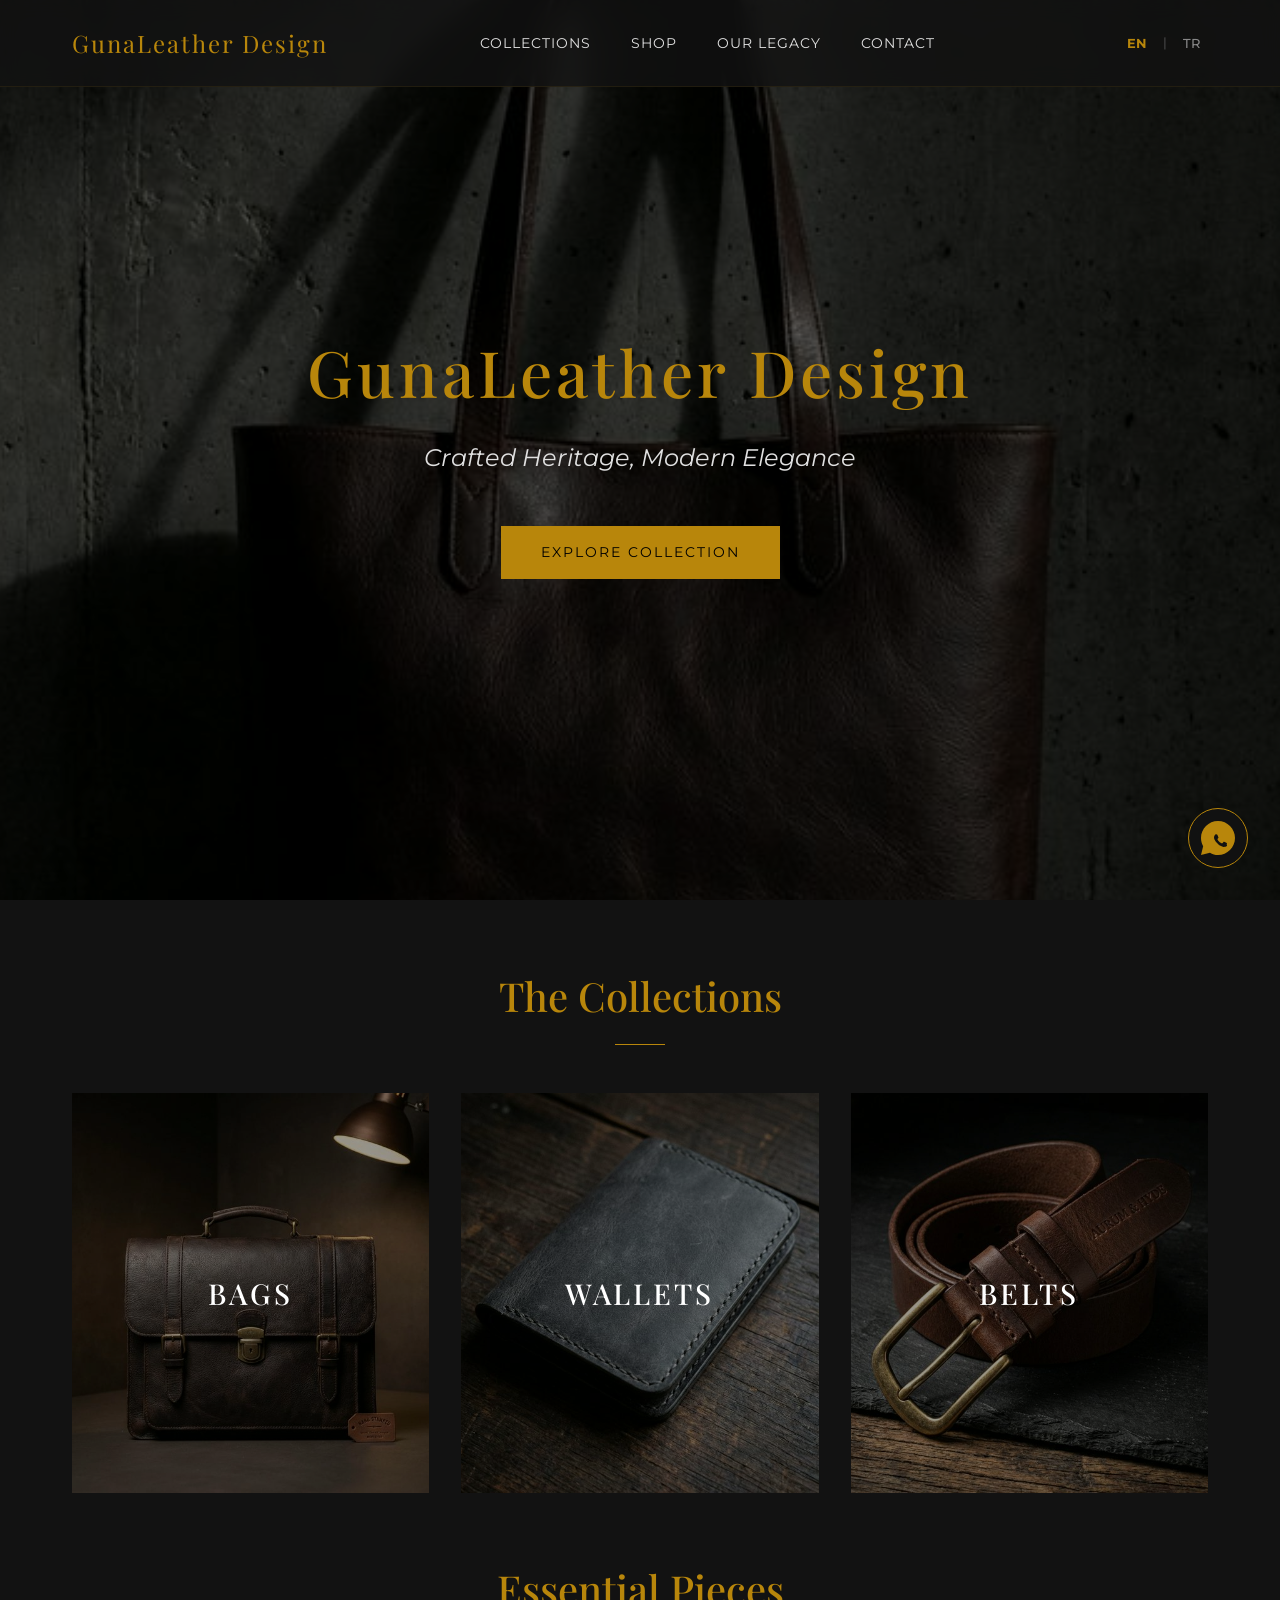
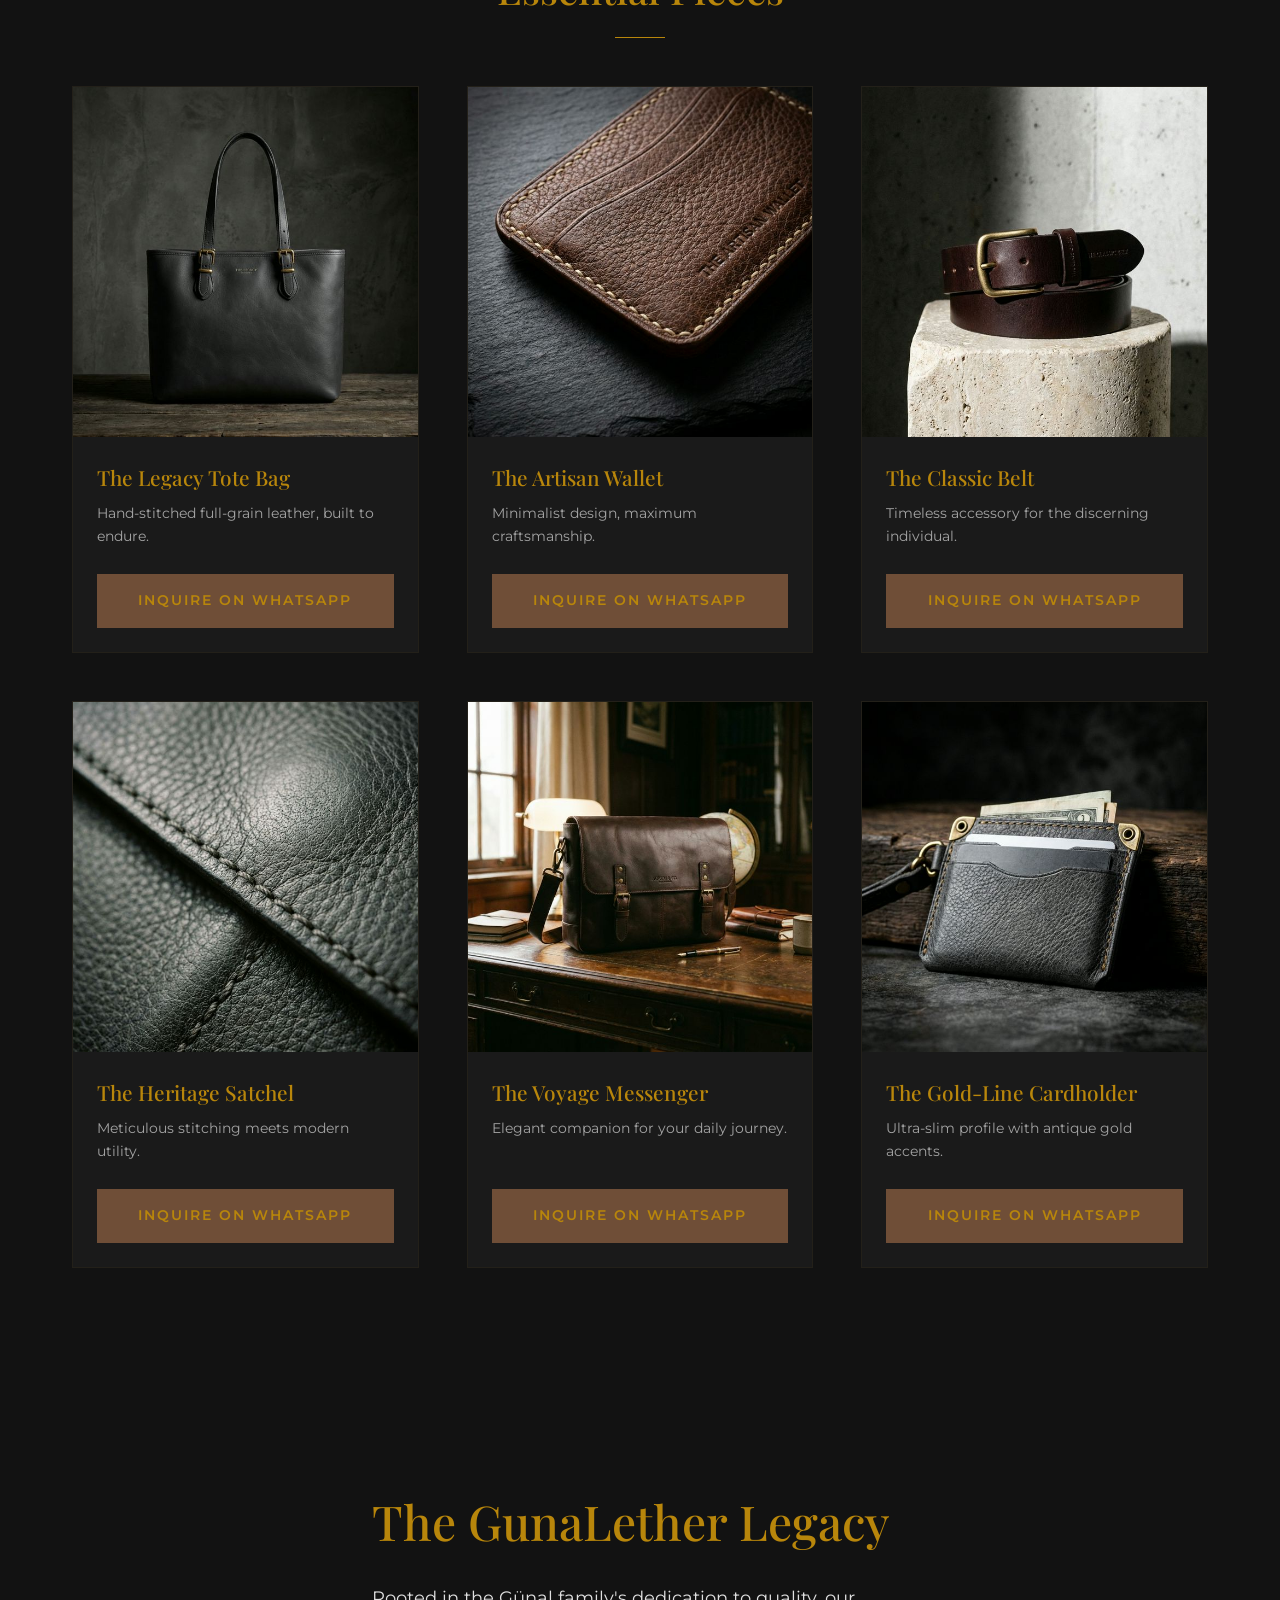
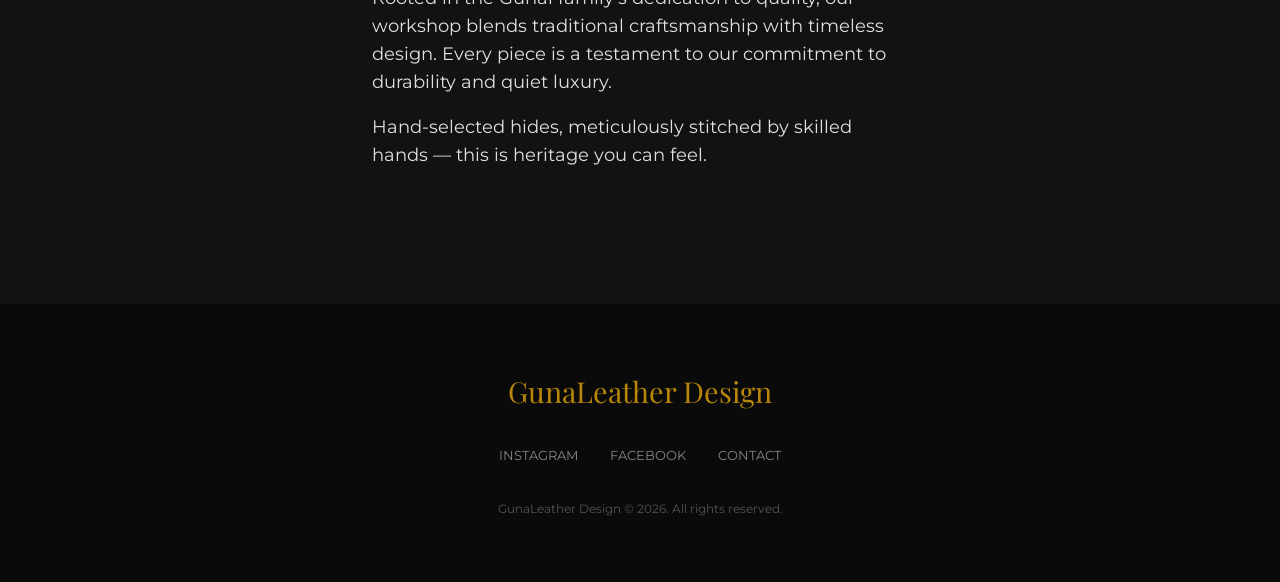
==== commit c3974f3b: "instagram account added" ====
--- a/index.html
+++ b/index.html
@@ -169,9 +169,9 @@
         <div class="container footer-content">
             <div class="footer-logo">GunaLeather Design</div>
             <div class="footer-links">
-                <a href="#" data-i18n="footer_instagram">Instagram</a>
-                <a href="#" data-i18n="footer_facebook">Facebook</a>
-                <a href="#" data-i18n="footer_contact">Contact</a>
+                <a href="https://www.instagram.com/gunaleatherdesign/" data-i18n="footer_instagram">Instagram</a>
+                <a href="https://www.instagram.com/gunaleatherdesign/" data-i18n="footer_facebook">Facebook</a>
+                <a href="https://www.instagram.com/gunaleatherdesign/" data-i18n="footer_contact">Contact</a>
             </div>
             <p class="copyright" data-i18n="footer_copy">GunaLeather Design &copy; 2026. All rights reserved.</p>
         </div>
@@ -188,4 +188,5 @@
     <script src="script.js"></script>
 </body>
 
-</html>+
+</html>
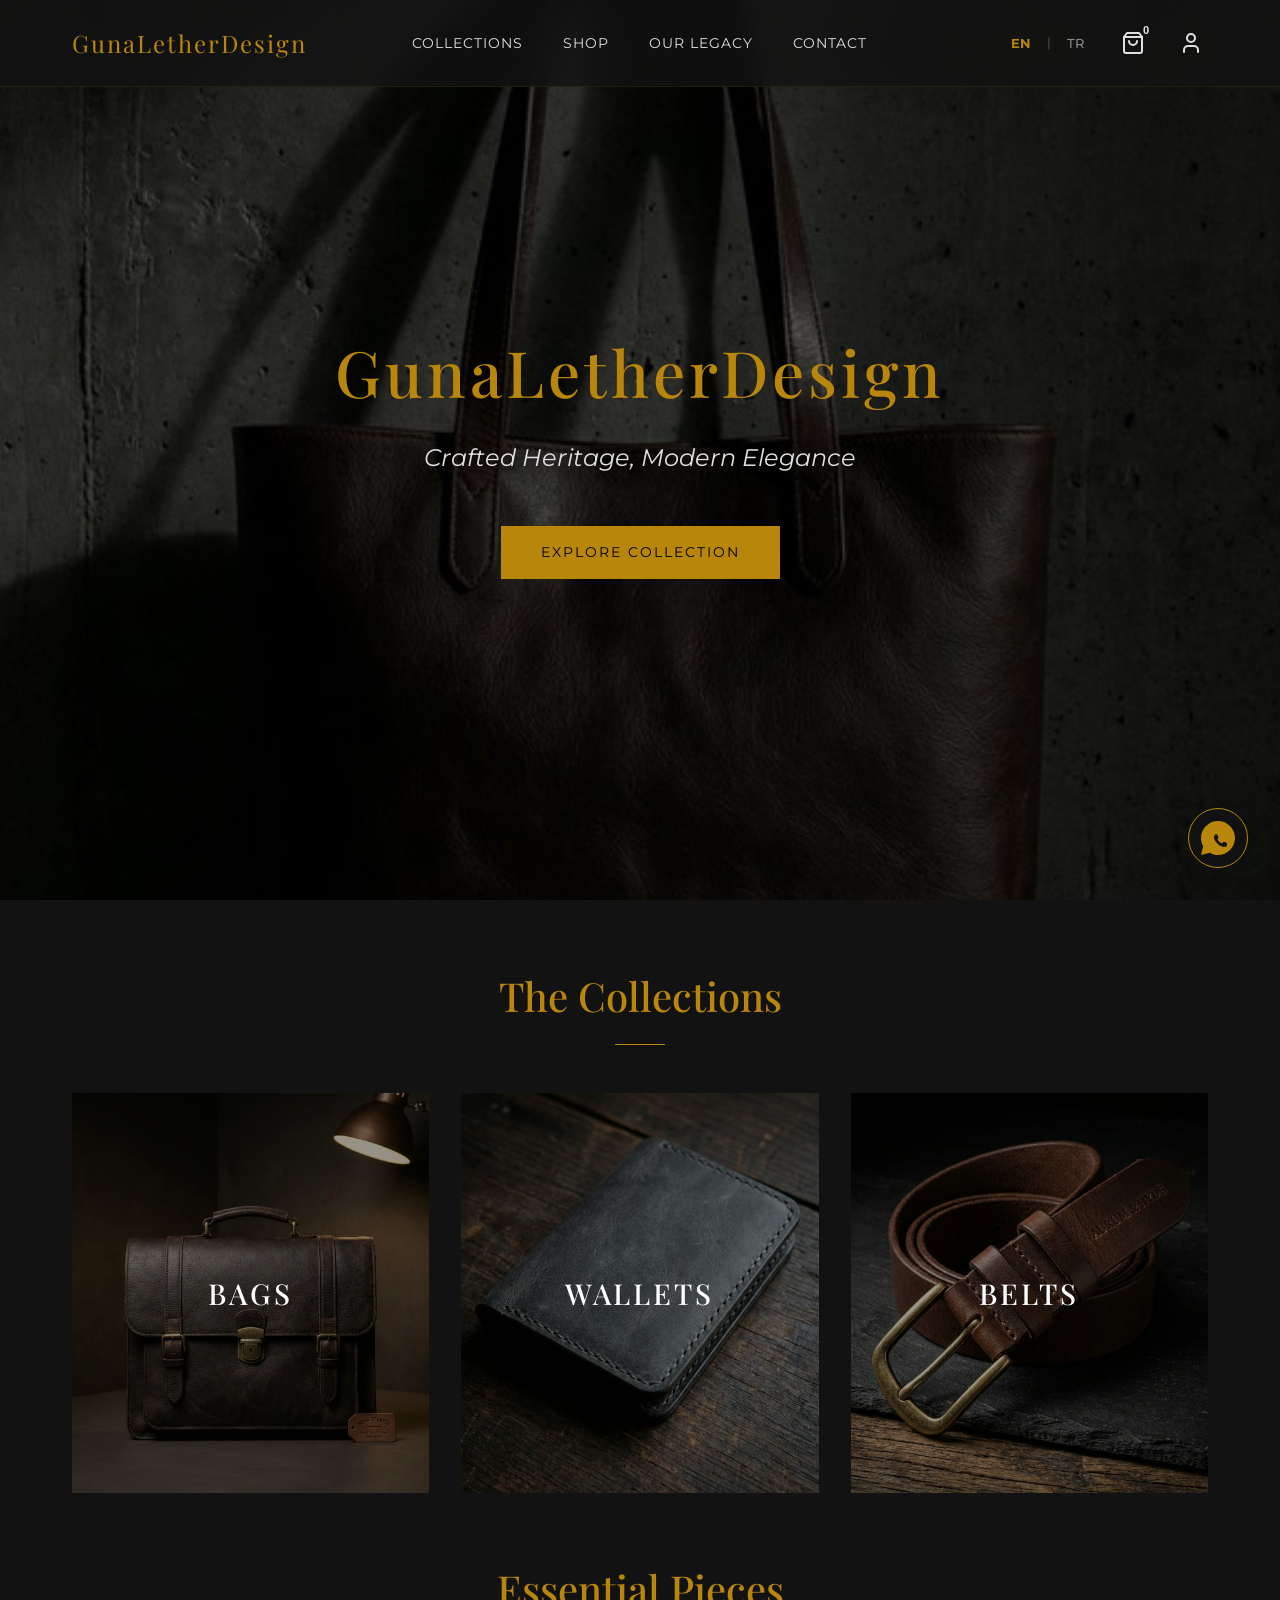
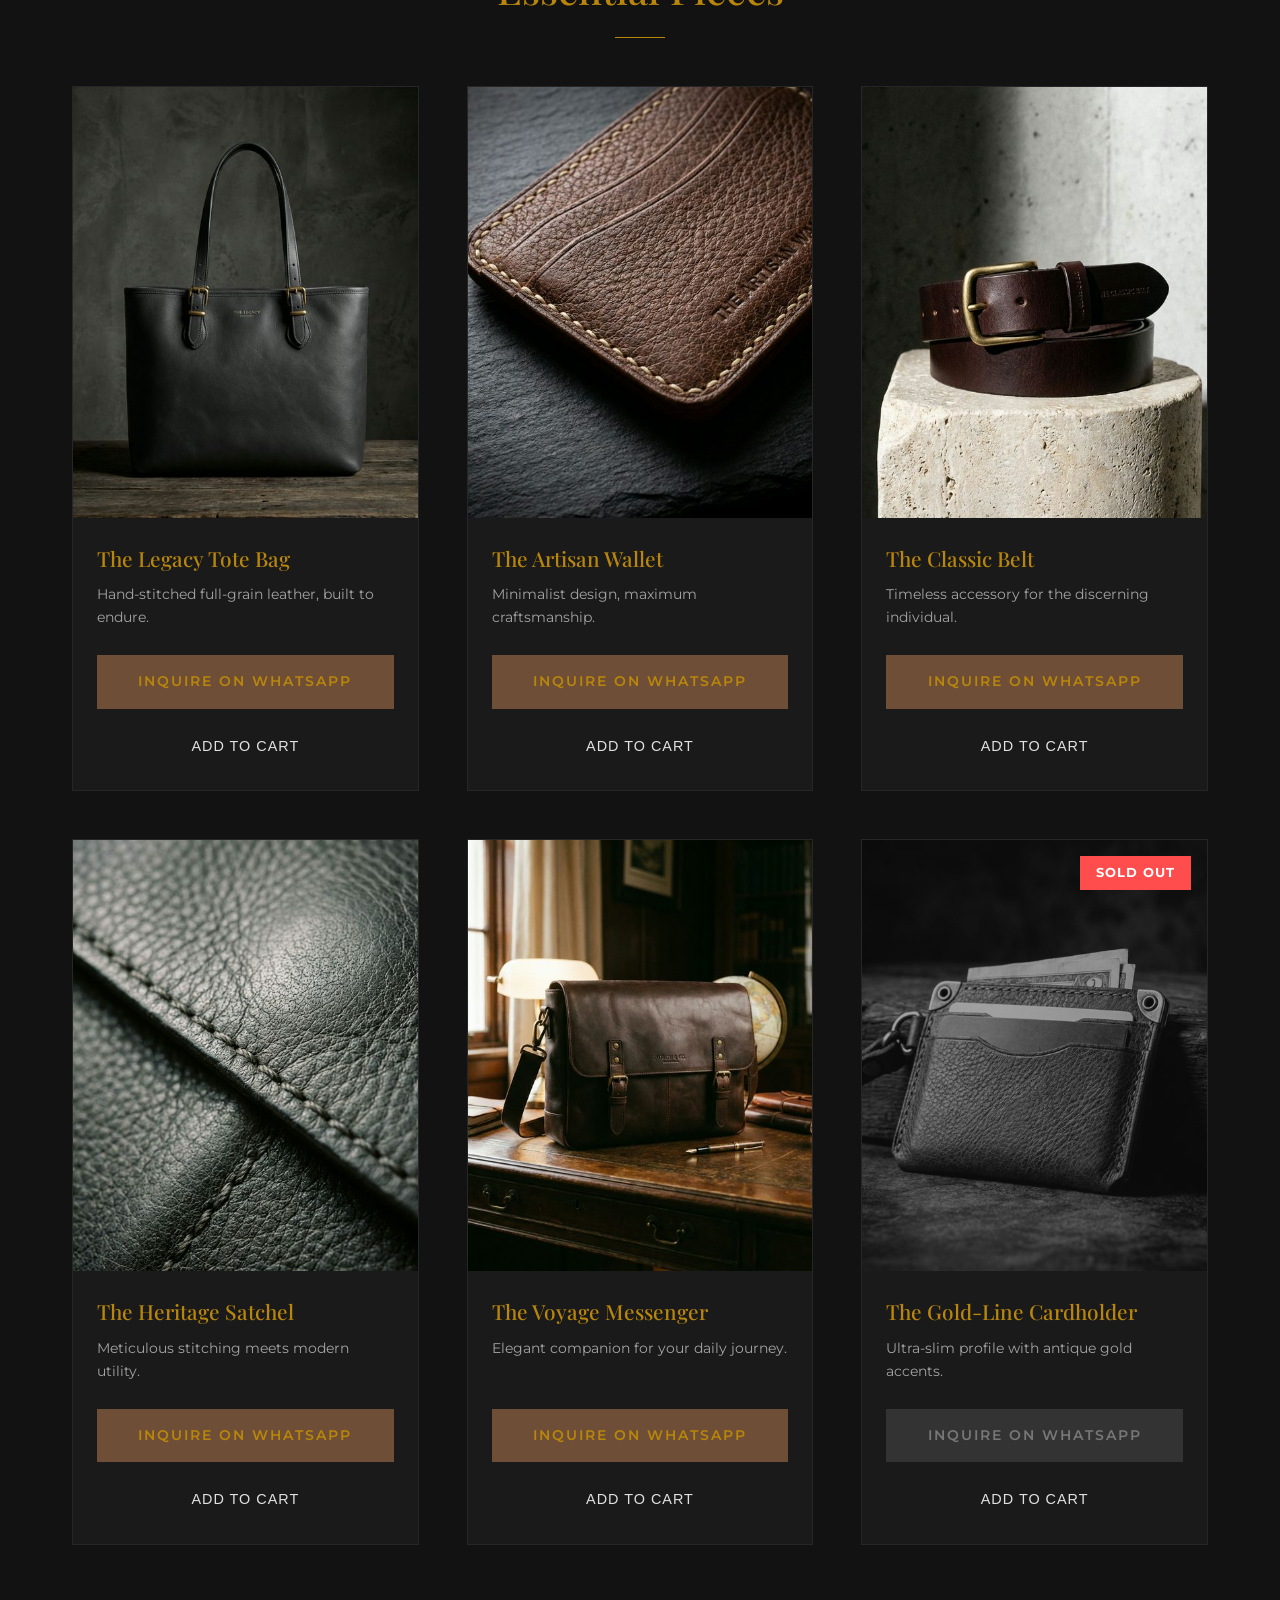
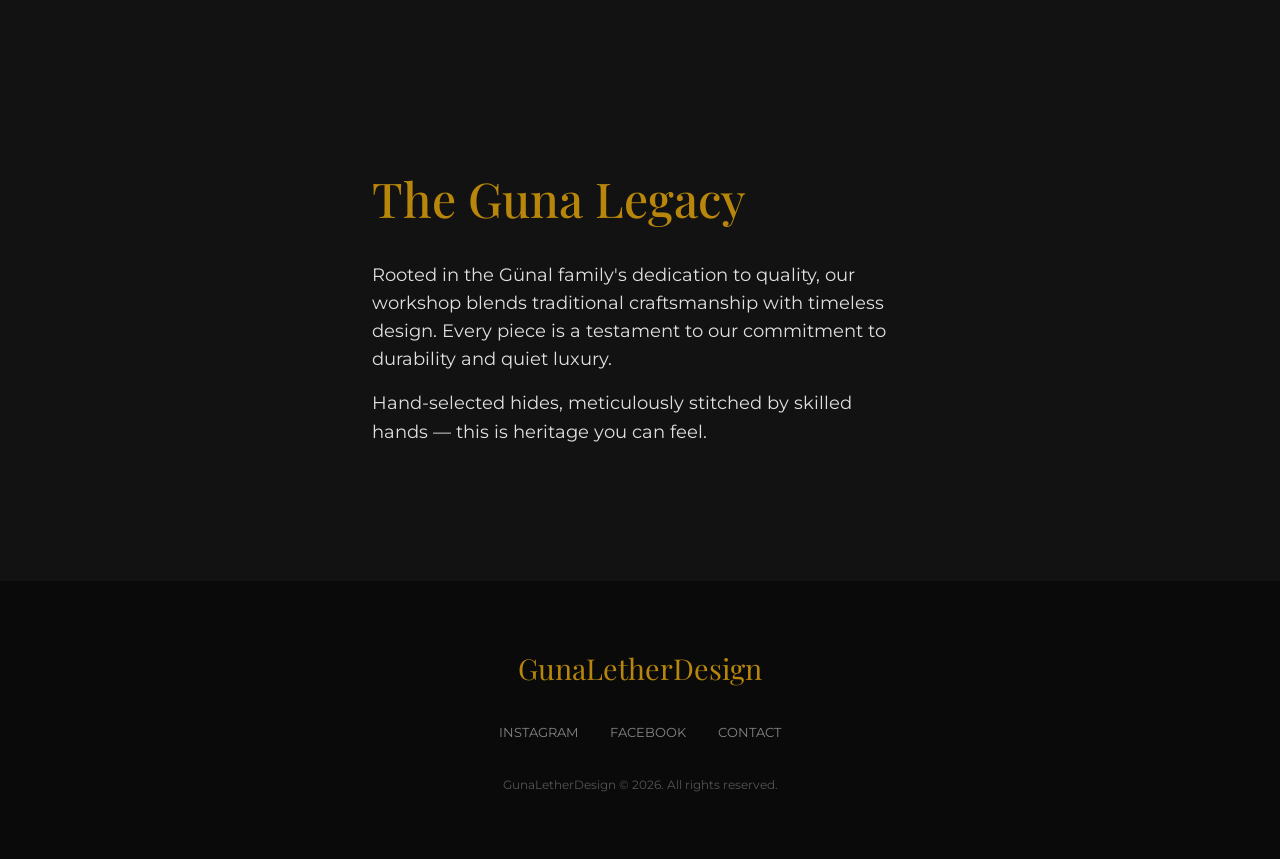
==== commit 15ff9edc: "new things added" ====
--- a/index.html
+++ b/index.html
@@ -4,7 +4,7 @@
 <head>
     <meta charset="UTF-8">
     <meta name="viewport" content="width=device-width, initial-scale=1.0">
-    <title data-i18n="page_title">GunaLeather Design | Crafted Heritage, Modern Elegance</title>
+    <title data-i18n="page_title">GunaLetherDesign | Crafted Heritage, Modern Elegance</title>
     <meta name="description"
         content="Luxurious handcrafted premium leather goods. Discover timeless craftsmanship in every bag, wallet, and belt."
         data-i18n-attr="description:page_desc">
@@ -19,17 +19,35 @@
 <body>
     <header>
         <nav class="container">
-            <div class="logo">GunaLeather Design</div>
+            <div class="logo">GunaLetherDesign</div>
             <ul class="nav-links">
                 <li><a href="#categories" data-i18n="nav_collections">Collections</a></li>
                 <li><a href="#products" data-i18n="nav_shop">Shop</a></li>
                 <li><a href="#legacy" data-i18n="nav_legacy">Our Legacy</a></li>
                 <li><a href="#contact" data-i18n="nav_contact">Contact</a></li>
             </ul>
-            <div class="lang-switcher">
-                <button id="btn-en" class="lang-btn active">EN</button>
-                <span>|</span>
-                <button id="btn-tr" class="lang-btn">TR</button>
+            <div class="nav-actions">
+                <div class="lang-switcher">
+                    <button id="btn-en" class="lang-btn active">EN</button>
+                    <span>|</span>
+                    <button id="btn-tr" class="lang-btn">TR</button>
+                </div>
+                <button id="cart-btn" class="action-btn" aria-label="Shopping Cart">
+                    <svg width="24" height="24" viewBox="0 0 24 24" fill="none" stroke="currentColor" stroke-width="2"
+                        stroke-linecap="round" stroke-linejoin="round">
+                        <path d="M6 2 3 6v14a2 2 0 0 0 2 2h14a2 2 0 0 0 2-2V6l-3-4Z" />
+                        <path d="M3 6h18" />
+                        <path d="M16 10a4 4 0 0 1-8 0" />
+                    </svg>
+                    <span id="cart-count">0</span>
+                </button>
+                <button id="auth-btn" class="action-btn" aria-label="Account">
+                    <svg width="24" height="24" viewBox="0 0 24 24" fill="none" stroke="currentColor" stroke-width="2"
+                        stroke-linecap="round" stroke-linejoin="round">
+                        <path d="M19 21v-2a4 4 0 0 0-4-4H9a4 4 0 0 0-4 4v2" />
+                        <circle cx="12" cy="7" r="4" />
+                    </svg>
+                </button>
             </div>
         </nav>
     </header>
@@ -38,7 +56,7 @@
         <section class="hero">
             <div class="hero-image" style="background-image: url('assets/hero_bag.png');"></div>
             <div class="hero-content">
-                <h1 class="fade-in" data-i18n="hero_title">GunaLeather Design</h1>
+                <h1 class="fade-in" data-i18n="hero_title">GunaLetherDesign</h1>
                 <p class="tagline fade-in" data-i18n="hero_tagline">Crafted Heritage, Modern Elegance</p>
                 <a href="#products" class="btn btn-primary fade-in" data-i18n="hero_btn">Explore Collection</a>
             </div>
@@ -70,85 +88,8 @@
 
         <section id="products" class="products container">
             <h2 class="section-title" data-i18n="section_exclusive">Essential Pieces</h2>
-            <div class="product-grid">
-                <!-- Product 1 -->
-                <div class="product-card">
-                    <div class="product-image">
-                        <img src="assets/product_1.png" alt="The Legacy Tote Bag">
-                    </div>
-                    <div class="product-info">
-                        <h3 data-i18n="p1_name">The Legacy Tote Bag</h3>
-                        <p data-i18n="p1_desc">Hand-stitched full-grain leather, built to endure.</p>
-                        <a href="https://wa.me/+905550453659" class="btn btn-whatsapp" data-i18n="btn_whatsapp">Inquire
-                            on
-                            WhatsApp</a>
-                    </div>
-                </div>
-                <!-- Product 2 -->
-                <div class="product-card">
-                    <div class="product-image">
-                        <img src="assets/product_2.png" alt="The Artisan Wallet">
-                    </div>
-                    <div class="product-info">
-                        <h3 data-i18n="p2_name">The Artisan Wallet</h3>
-                        <p data-i18n="p2_desc">Minimalist design, maximum craftsmanship.</p>
-                        <a href="https://wa.me/+905550453659" class="btn btn-whatsapp" data-i18n="btn_whatsapp">Inquire
-                            on
-                            WhatsApp</a>
-                    </div>
-                </div>
-                <!-- Product 3 -->
-                <div class="product-card">
-                    <div class="product-image">
-                        <img src="assets/product_3.png" alt="The Classic Belt">
-                    </div>
-                    <div class="product-info">
-                        <h3 data-i18n="p3_name">The Classic Belt</h3>
-                        <p data-i18n="p3_desc">Timeless accessory for the discerning individual.</p>
-                        <a href="https://wa.me/+905550453659" class="btn btn-whatsapp" data-i18n="btn_whatsapp">Inquire
-                            on
-                            WhatsApp</a>
-                    </div>
-                </div>
-                <!-- Product 4 -->
-                <div class="product-card">
-                    <div class="product-image">
-                        <img src="assets/product_4.png" alt="The Heritage Satchel">
-                    </div>
-                    <div class="product-info">
-                        <h3 data-i18n="p4_name">The Heritage Satchel</h3>
-                        <p data-i18n="p4_desc">Meticulous stitching meets modern utility.</p>
-                        <a href="https://wa.me/+905550453659" class="btn btn-whatsapp" data-i18n="btn_whatsapp">Inquire
-                            on
-                            WhatsApp</a>
-                    </div>
-                </div>
-                <!-- Product 5 -->
-                <div class="product-card">
-                    <div class="product-image">
-                        <img src="assets/product_5.png" alt="The Voyage Messenger">
-                    </div>
-                    <div class="product-info">
-                        <h3 data-i18n="p5_name">The Voyage Messenger</h3>
-                        <p data-i18n="p5_desc">Elegant companion for your daily journey.</p>
-                        <a href="https://wa.me/+905550453659" class="btn btn-whatsapp" data-i18n="btn_whatsapp">Inquire
-                            on
-                            WhatsApp</a>
-                    </div>
-                </div>
-                <!-- Product 6 -->
-                <div class="product-card">
-                    <div class="product-image">
-                        <img src="assets/product_6.png" alt="The Gold-Line Cardholder">
-                    </div>
-                    <div class="product-info">
-                        <h3 data-i18n="p6_name">The Gold-Line Cardholder</h3>
-                        <p data-i18n="p6_desc">Ultra-slim profile with antique gold accents.</p>
-                        <a href="https://wa.me/+905550453659" class="btn btn-whatsapp" data-i18n="btn_whatsapp">Inquire
-                            on
-                            WhatsApp</a>
-                    </div>
-                </div>
+            <div id="dynamic-product-grid" class="product-grid">
+                <!-- Products will be loaded dynamically via script.js -->
             </div>
         </section>
 
@@ -167,13 +108,13 @@
 
     <footer id="contact">
         <div class="container footer-content">
-            <div class="footer-logo">GunaLeather Design</div>
+            <div class="footer-logo">GunaLetherDesign</div>
             <div class="footer-links">
-                <a href="https://www.instagram.com/gunaleatherdesign/" data-i18n="footer_instagram">Instagram</a>
-                <a href="https://www.instagram.com/gunaleatherdesign/" data-i18n="footer_facebook">Facebook</a>
-                <a href="https://www.instagram.com/gunaleatherdesign/" data-i18n="footer_contact">Contact</a>
-            </div>
-            <p class="copyright" data-i18n="footer_copy">GunaLeather Design &copy; 2026. All rights reserved.</p>
+                <a href="#" data-i18n="footer_instagram">Instagram</a>
+                <a href="#" data-i18n="footer_facebook">Facebook</a>
+                <a href="#" data-i18n="footer_contact">Contact</a>
+            </div>
+            <p class="copyright" data-i18n="footer_copy">GunaLetherDesign &copy; 2026. All rights reserved.</p>
         </div>
     </footer>
 
@@ -185,8 +126,84 @@
         </svg>
     </a>
 
+    <!-- Modals -->
+    <div id="auth-modal" class="modal">
+        <div class="modal-content auth-content">
+            <span class="close-modal">&times;</span>
+            <div class="auth-tabs">
+                <button id="modal-tab-login" class="auth-tab active" data-i18n="auth_login_title">Login</button>
+                <button id="modal-tab-register" class="auth-tab" data-i18n="auth_register_title">Register</button>
+            </div>
+
+            <div id="login-form-container" class="auth-form active">
+                <form id="login-form">
+                    <div class="form-group">
+                        <label for="login-email" data-i18n="auth_email">Email</label>
+                        <input type="email" id="login-email" required>
+                    </div>
+                    <div class="form-group">
+                        <label for="login-password" data-i18n="auth_password">Password</label>
+                        <input type="password" id="login-password" required>
+                    </div>
+                    <div id="login-error-msg" class="error-message" style="display: none; margin-bottom: 1rem;"></div>
+                    <div id="login-success-msg" class="success-message" style="display: none; margin-bottom: 1rem;">
+                    </div>
+                    <button type="submit" class="btn btn-primary" data-i18n="auth_login_btn">Login</button>
+                </form>
+                <p class="auth-switch" data-i18n="auth_to_register">Don't have an account? <a href="#"
+                        id="show-register">Register</a></p>
+            </div>
+            <div id="register-form-container" class="auth-form">
+                <form id="register-form">
+                    <div class="form-group">
+                        <label for="reg-name" data-i18n="auth_name">Full Name</label>
+                        <input type="text" id="reg-name" required>
+                    </div>
+                    <div class="form-group">
+                        <label for="reg-email" data-i18n="auth_email">Email</label>
+                        <input type="email" id="reg-email" required>
+                    </div>
+                    <div class="form-group">
+                        <label for="reg-password" data-i18n="auth_password">Password</label>
+                        <input type="password" id="reg-password" required>
+                    </div>
+                    <div id="reg-error-msg" class="error-message" style="display: none; margin-bottom: 1rem;"></div>
+                    <div id="reg-success-msg" class="success-message" style="display: none; margin-bottom: 1rem;"></div>
+                    <button type="submit" class="btn btn-primary" data-i18n="auth_register_btn">Register</button>
+                </form>
+                <p class="auth-switch" data-i18n="auth_to_login">Already have an account? <a href="#"
+                        id="show-login">Login</a></p>
+            </div>
+            <div id="user-profile-container" style="display: none;">
+                <h2 data-i18n="auth_profile_title">My Account</h2>
+                <div class="profile-info">
+                    <p><strong data-i18n="auth_name">Full Name</strong>: <span id="profile-name-display"></span></p>
+                    <p><strong data-i18n="auth_email">Email</strong>: <span id="profile-email-display"></span></p>
+                </div>
+                <button id="logout-btn" class="btn btn-secondary" data-i18n="auth_logout">Logout</button>
+            </div>
+        </div>
+    </div>
+
+    <div id="cart-modal" class="modal">
+        <div class="modal-content cart-content">
+            <span class="close-modal">&times;</span>
+            <h2 data-i18n="cart_title">Your Cart</h2>
+            <div id="cart-items" class="cart-items">
+                <!-- Cart items will be rendered here -->
+                <p class="empty-cart-msg" data-i18n="cart_empty">Your cart is empty.</p>
+            </div>
+            <div class="cart-footer">
+                <div class="cart-total">
+                    <span data-i18n="cart_total">Total</span>: <span id="cart-total-amount">0.00</span>
+                </div>
+                <button id="checkout-btn" class="btn btn-primary" data-i18n="cart_checkout">Checkout on
+                    WhatsApp</button>
+            </div>
+        </div>
+    </div>
+
     <script src="script.js"></script>
 </body>
 
-
-</html>
+</html>
--- a/style.css
+++ b/style.css
@@ -280,8 +280,11 @@
 
 .product-card {
     background: #1a1a1a;
-    transition: var(--transition);
-    border: 1px solid rgba(184, 134, 11, 0.05);
+    border: 1px solid rgba(255, 255, 255, 0.05);
+    overflow: hidden;
+    transition: transform 0.3s ease, border-color 0.3s ease;
+    display: flex;
+    flex-direction: column;
 }
 
 .product-card:hover {
@@ -289,9 +292,36 @@
     border-color: rgba(184, 134, 11, 0.3);
 }
 
+.product-card.out-of-stock .product-image img {
+    filter: grayscale(1) opacity(0.6);
+}
+
 .product-image {
-    height: 350px;
+    aspect-ratio: 4/5;
     overflow: hidden;
+    position: relative;
+}
+
+.sold-out-badge {
+    position: absolute;
+    top: 1rem;
+    right: 1rem;
+    background: #ff4d4d;
+    color: white;
+    padding: 0.4rem 1rem;
+    font-size: 0.8rem;
+    font-weight: 700;
+    text-transform: uppercase;
+    letter-spacing: 1px;
+    z-index: 2;
+}
+
+.btn-whatsapp.disabled {
+    background: #333;
+    border-color: #444;
+    color: #777;
+    cursor: not-allowed;
+    transform: none !important;
 }
 
 .product-image img {
@@ -422,6 +452,287 @@
     fill: #000;
 }
 
+/* Navigation Actions */
+.nav-actions {
+    display: flex;
+    align-items: center;
+    gap: 1.5rem;
+}
+
+.action-btn {
+    background: none;
+    border: none;
+    color: var(--gold);
+    cursor: pointer;
+    position: relative;
+    padding: 5px;
+    transition: transform 0.3s ease;
+    display: flex;
+    align-items: center;
+    justify-content: center;
+}
+
+.action-btn:hover {
+    transform: translateY(-2px);
+}
+
+#cart-count {
+    position: absolute;
+    top: -5px;
+    right: -5px;
+    background: var(--gold);
+    color: var(--black);
+    font-size: 0.7rem;
+    font-weight: bold;
+    width: 18px;
+    height: 18px;
+    border-radius: 50%;
+    display: flex;
+    align-items: center;
+    justify-content: center;
+}
+
+/* Modals */
+.modal {
+    display: none;
+    position: fixed;
+    z-index: 2000;
+    left: 0;
+    top: 0;
+    width: 100%;
+    height: 100%;
+    background-color: rgba(0, 0, 0, 0.9);
+    backdrop-filter: blur(5px);
+    overflow-y: auto;
+}
+
+.modal-content {
+    background-color: var(--bg-dark);
+    margin: 5% auto;
+    padding: 3rem;
+    border: 1px solid rgba(184, 134, 11, 0.2);
+    width: 90%;
+    max-width: 500px;
+    position: relative;
+    border-radius: 8px;
+    box-shadow: 0 30px 60px rgba(0, 0, 0, 0.8);
+}
+
+.auth-tabs {
+    display: flex;
+    gap: 1.5rem;
+    margin-bottom: 2.5rem;
+    border-bottom: 1px solid rgba(255, 255, 255, 0.05);
+}
+
+.auth-tab {
+    background: none;
+    border: none;
+    color: rgba(255, 255, 255, 0.4);
+    font-family: var(--font-sans);
+    font-size: 0.9rem;
+    font-weight: 600;
+    text-transform: uppercase;
+    letter-spacing: 2px;
+    padding: 0.8rem 0;
+    cursor: pointer;
+    transition: var(--transition);
+    position: relative;
+}
+
+.auth-tab.active {
+    color: var(--accent-color);
+}
+
+.auth-tab.active::after {
+    content: "";
+    position: absolute;
+    bottom: -1px;
+    left: 0;
+    width: 100%;
+    height: 2px;
+    background: var(--accent-color);
+}
+
+.auth-form {
+    display: none;
+}
+
+.auth-form.active {
+    display: block;
+}
+
+.error-message {
+    color: #ff4d4d;
+    background: rgba(255, 77, 77, 0.1);
+    padding: 0.8rem;
+    border-radius: 4px;
+    font-size: 0.85rem;
+    border: 1px solid rgba(255, 77, 77, 0.2);
+}
+
+.success-message {
+    color: #2ecc71;
+    background: rgba(46, 204, 113, 0.1);
+    padding: 0.8rem;
+    border-radius: 4px;
+    font-size: 0.85rem;
+    border: 1px solid rgba(46, 204, 113, 0.2);
+}
+
+.cart-content {
+    max-width: 600px;
+}
+
+.close-modal {
+    color: var(--gold-faint);
+    position: absolute;
+    top: 1.5rem;
+    right: 1.5rem;
+    font-size: 2rem;
+    font-weight: bold;
+    cursor: pointer;
+    line-height: 1;
+}
+
+.close-modal:hover {
+    color: var(--gold);
+}
+
+/* Forms */
+.form-group {
+    margin-bottom: 1.5rem;
+}
+
+.form-group label {
+    display: block;
+    margin-bottom: 0.5rem;
+    color: var(--gold-faint);
+    font-size: 0.9rem;
+}
+
+.form-group input {
+    width: 100%;
+    padding: 1rem;
+    background: rgba(255, 255, 255, 0.05);
+    border: 1px solid var(--gold-faint);
+    color: var(--text-light);
+    font-family: 'Montserrat', sans-serif;
+}
+
+.form-group input:focus {
+    outline: none;
+    border-color: var(--gold);
+}
+
+.auth-switch {
+    margin-top: 1.5rem;
+    text-align: center;
+    font-size: 0.9rem;
+}
+
+.auth-switch a {
+    color: var(--gold);
+    text-decoration: none;
+}
+
+/* Cart Styles */
+.cart-items {
+    margin: 2rem 0;
+    max-height: 400px;
+    overflow-y: auto;
+}
+
+.cart-item {
+    display: flex;
+    align-items: center;
+    gap: 1.5rem;
+    padding: 1rem 0;
+    border-bottom: 1px solid rgba(184, 134, 11, 0.1);
+}
+
+.cart-item-img {
+    width: 60px;
+    height: 70px;
+    object-fit: cover;
+}
+
+.cart-item-info {
+    flex: 1;
+}
+
+.cart-item-info h4 {
+    margin: 0 0 0.25rem 0;
+    color: var(--text-light);
+}
+
+.cart-item-info p {
+    margin: 0;
+    font-size: 0.9rem;
+    color: var(--gold-faint);
+}
+
+.cart-item-remove {
+    background: none;
+    border: none;
+    color: #ff4444;
+    cursor: pointer;
+    font-size: 0.8rem;
+}
+
+.empty-cart-msg {
+    text-align: center;
+    padding: 2rem;
+    color: var(--gold-faint);
+}
+
+.cart-footer {
+    border-top: 1px solid var(--gold-faint);
+    padding-top: 1.5rem;
+}
+
+.cart-total {
+    display: flex;
+    justify-content: space-between;
+    font-size: 1.2rem;
+    font-weight: bold;
+    margin-bottom: 2rem;
+    color: var(--text-light);
+}
+
+.cart-total #cart-total-amount {
+    color: var(--gold);
+}
+
+/* Product Card - Add to Cart button */
+.btn-cart {
+    background: transparent;
+    border: 1px solid var(--gold);
+    color: var(--gold);
+    margin-top: 1rem;
+    width: 100%;
+    padding: 0.8rem;
+    font-size: 0.9rem;
+    letter-spacing: 1px;
+}
+
+.btn-cart:hover {
+    background: var(--gold);
+    color: var(--black);
+}
+
+.profile-info {
+    background: rgba(184, 134, 11, 0.05);
+    padding: 1.5rem;
+    border-radius: 4px;
+    margin-bottom: 2rem;
+}
+
+.profile-info p {
+    margin: 0.5rem 0;
+}
+
+
 /* Animations */
 .fade-in {
     animation: fadeIn 1.5s ease-out forwards;
